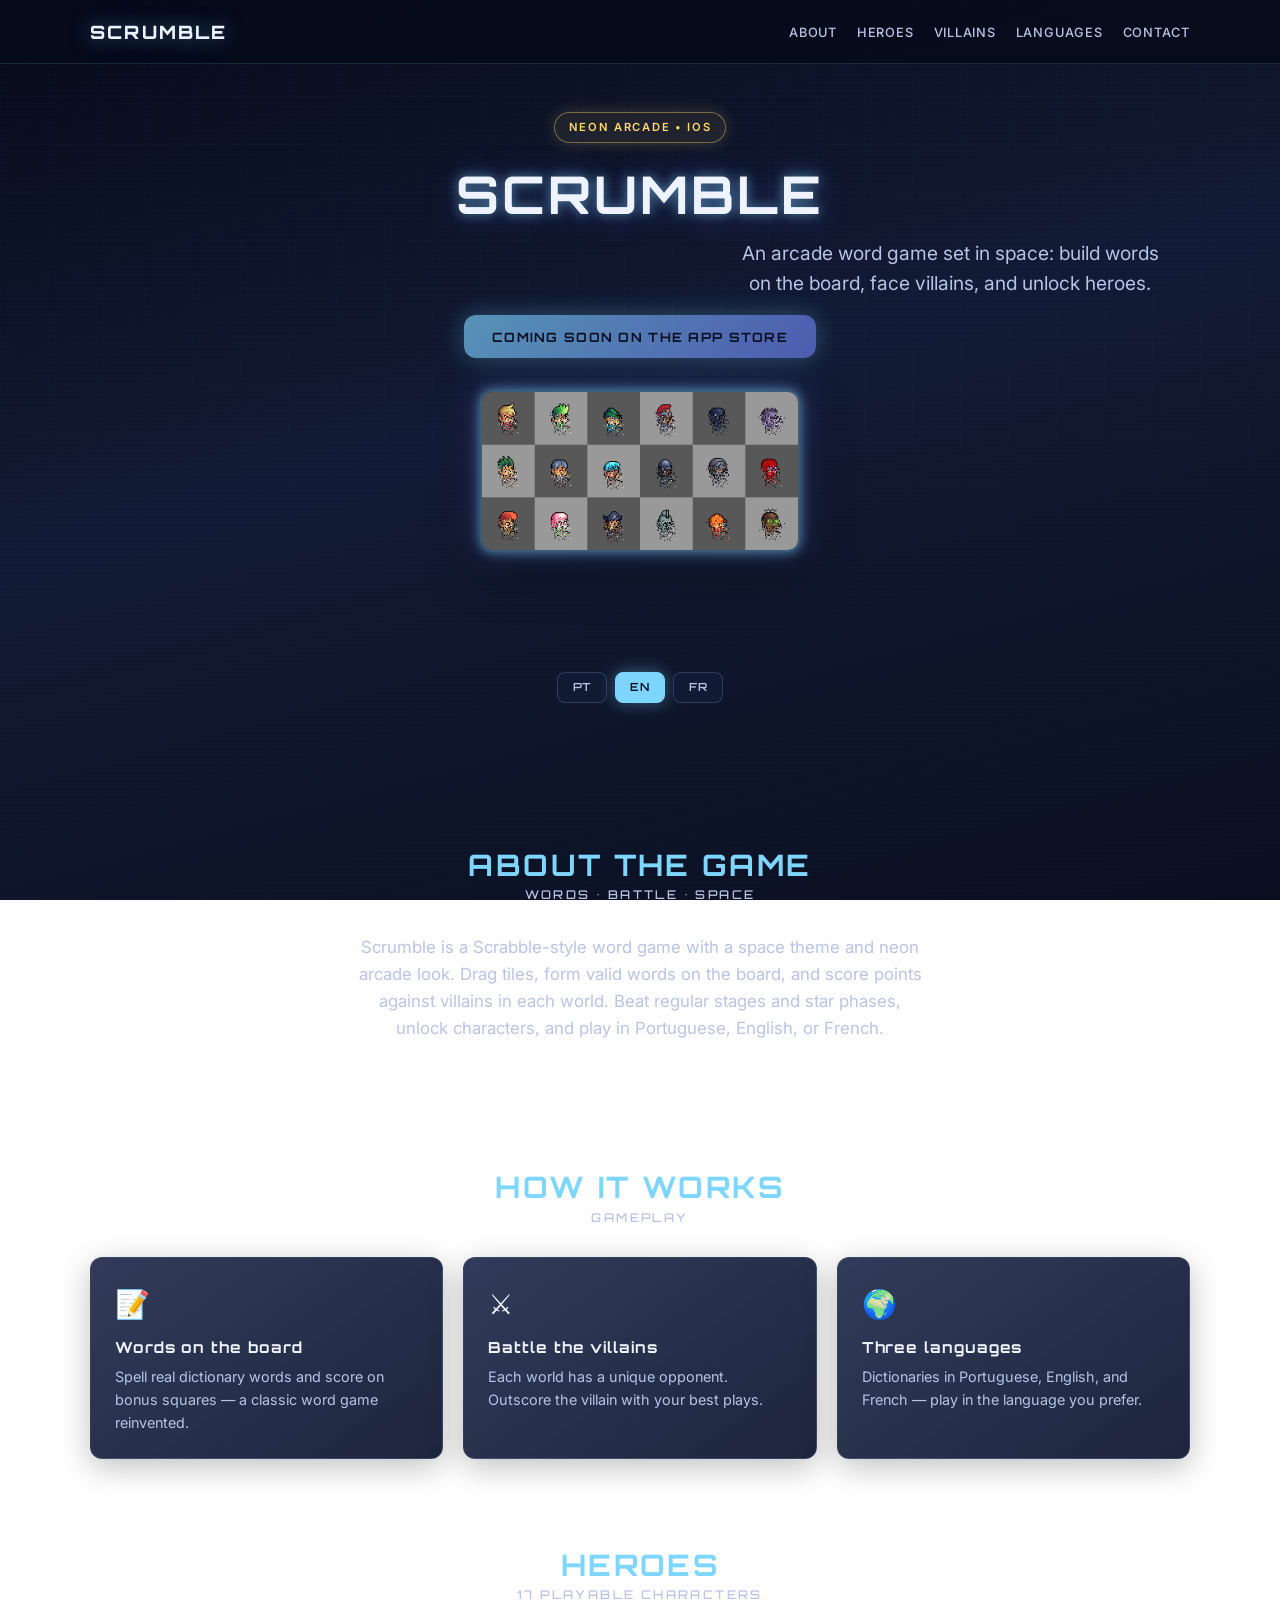
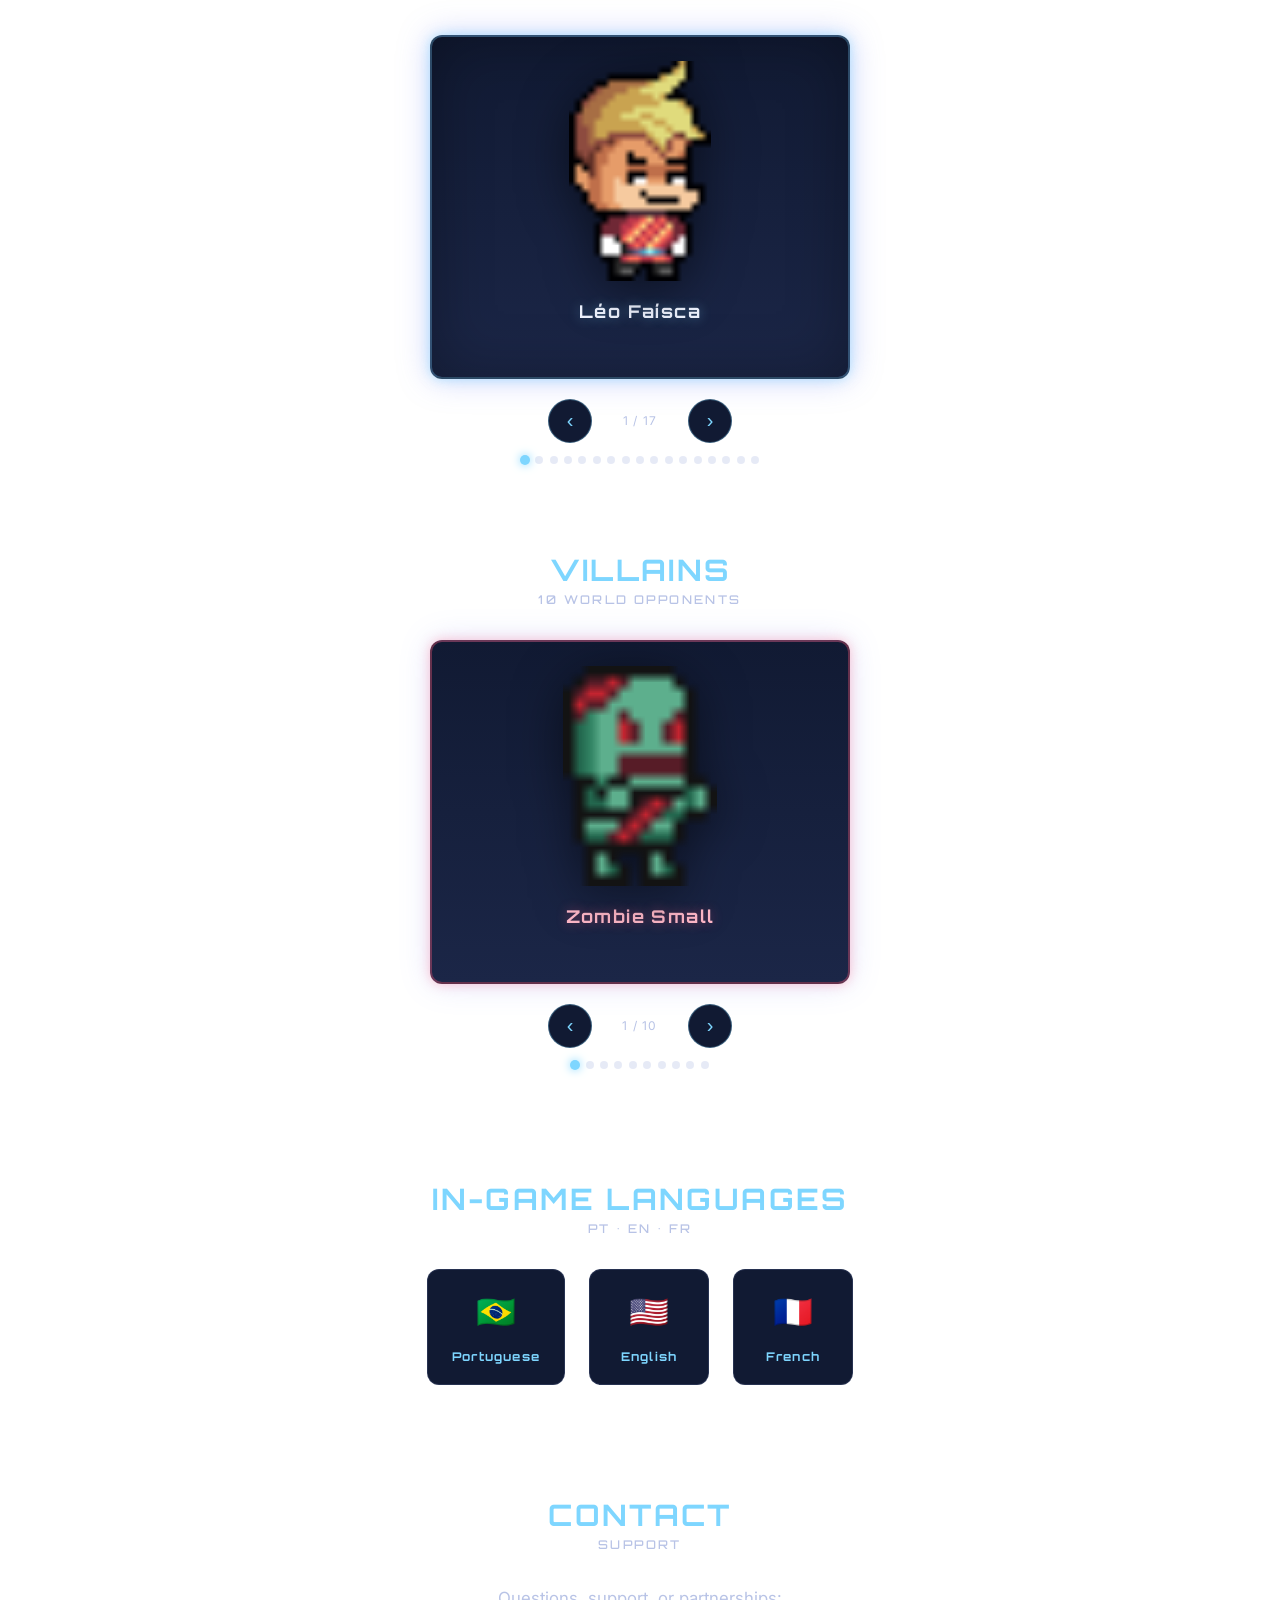
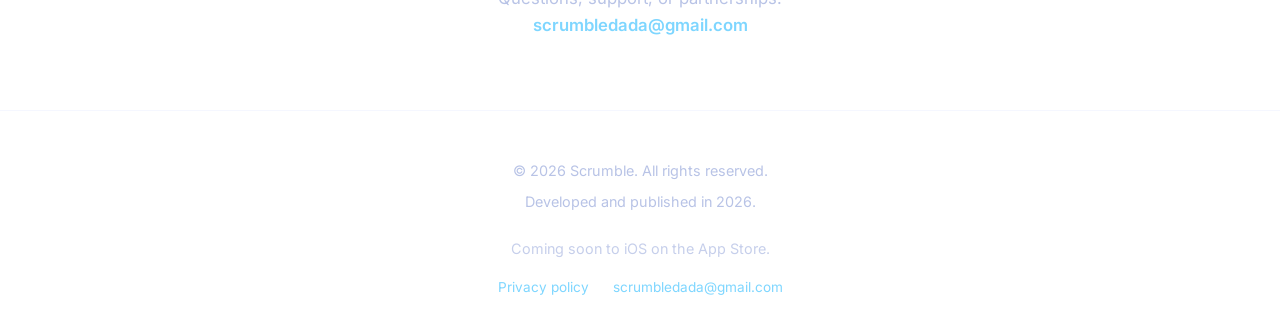
==== index.html @ 98700346 "first commit" ====
<!DOCTYPE html>
<html lang="pt-BR">
<head>
  <meta charset="UTF-8">
  <meta name="viewport" content="width=device-width, initial-scale=1.0">
  <title data-i18n="meta.title">Scrumble — Jogo de palavras arcade</title>
  <meta name="description" content="Scrumble: jogo de palavras no espaço. Forme palavras, vença vilões e desbloqueie heróis em português, inglês e francês.">
  <meta name="author" content="Scrumble">
  <meta name="theme-color" content="#070B1A">
  <meta property="og:type" content="website">
  <meta property="og:title" content="Scrumble — Arcade word game">
  <meta property="og:description" content="Build words in space, defeat villains, unlock heroes. Play in Portuguese, English, or French.">
  <meta property="og:image" content="assets/images/heroes/leo_faisca.png">
  <meta name="apple-mobile-web-app-capable" content="yes">
  <link rel="icon" href="favicon.svg" type="image/svg+xml">
  <link rel="preconnect" href="https://fonts.googleapis.com">
  <link rel="preconnect" href="https://fonts.gstatic.com" crossorigin>
  <link href="https://fonts.googleapis.com/css2?family=Inter:wght@400;500;600&family=Orbitron:wght@600;700;800&display=swap" rel="stylesheet">
  <link rel="stylesheet" href="css/theme.css">
  <script type="application/ld+json">
  {
    "@context": "https://schema.org",
    "@type": "SoftwareApplication",
    "name": "Scrumble",
    "applicationCategory": "GameApplication",
    "operatingSystem": "iOS",
    "description": "Arcade word game set in space with heroes, villains, and multilingual dictionaries.",
    "email": "scrumbledada@gmail.com",
    "datePublished": "2026",
    "inLanguage": ["pt", "en", "fr"]
  }
  </script>
</head>
<body>
  <header class="site-nav">
    <div class="container">
      <a href="#" class="logo">SCRUMBLE</a>
      <nav aria-label="Principal">
        <ul class="nav-links">
          <li><a href="#about" data-i18n="nav.about">Sobre</a></li>
          <li><a href="#heroes" data-i18n="nav.heroes">Heróis</a></li>
          <li><a href="#villains" data-i18n="nav.villains">Vilões</a></li>
          <li><a href="#languages" data-i18n="nav.languages">Idiomas</a></li>
          <li><a href="#contact" data-i18n="nav.contact">Contato</a></li>
        </ul>
      </nav>
    </div>
  </header>

  <main>
    <section class="hero" id="top">
      <div class="container">
        <p class="hero-badge" data-i18n="hero.badge">Neon Arcade • iOS</p>
        <h1 data-i18n="hero.title">Scrumble</h1>
        <p class="hero-tagline" data-i18n="hero.tagline">
          Um jogo de palavras arcade no espaço: monte palavras no tabuleiro, enfrente vilões e desbloqueie heróis.
        </p>
        <button type="button" class="btn btn-primary is-disabled" disabled data-i18n="hero.cta">
          Em breve na App Store
        </button>
        <div class="hero-preview">
          <img src="assets/preview.gif" alt="Scrumble gameplay preview" width="320" height="320">
        </div>
      </div>
    </section>

    <section class="container" aria-label="Idioma do site">
      <div class="lang-switcher">
        <button type="button" class="lang-btn is-active" data-lang="pt" aria-pressed="true">PT</button>
        <button type="button" class="lang-btn" data-lang="en" aria-pressed="false">EN</button>
        <button type="button" class="lang-btn" data-lang="fr" aria-pressed="false">FR</button>
      </div>
    </section>

    <section id="about" class="container">
      <header class="section-header">
        <h2>
          <span data-i18n="about.title">Sobre o jogo</span>
          <span class="section-sub" data-i18n="about.sub">Palavras • Batalha • Espaço</span>
        </h2>
      </header>
      <p class="about-text" data-i18n="about.text">
        Scrumble é um jogo de palavras estilo Scrabble com temática espacial e visual neon arcade.
      </p>
    </section>

    <section id="features" class="container">
      <header class="section-header">
        <h2>
          <span data-i18n="features.title">Como funciona</span>
          <span class="section-sub" data-i18n="features.sub">Gameplay</span>
        </h2>
      </header>
      <div class="features-grid">
        <article class="feature-card">
          <div class="feature-icon" aria-hidden="true">📝</div>
          <h3 data-i18n="features.words.title">Palavras no tabuleiro</h3>
          <p data-i18n="features.words.text">Combine letras em palavras reais do dicionário.</p>
        </article>
        <article class="feature-card">
          <div class="feature-icon" aria-hidden="true">⚔️</div>
          <h3 data-i18n="features.battle.title">Duelo contra vilões</h3>
          <p data-i18n="features.battle.text">Cada mundo traz um oponente diferente.</p>
        </article>
        <article class="feature-card">
          <div class="feature-icon" aria-hidden="true">🌍</div>
          <h3 data-i18n="features.lang.title">Três idiomas</h3>
          <p data-i18n="features.lang.text">Dicionários em português, inglês e francês.</p>
        </article>
      </div>
    </section>

    <section id="heroes" class="carousel-section">
      <div class="container">
        <header class="section-header">
          <h2>
            <span data-i18n="heroes.title">Heróis</span>
            <span class="section-sub" data-i18n="heroes.sub">17 personagens jogáveis</span>
          </h2>
        </header>
        <div
          id="heroes-carousel"
          class="carousel"
          role="region"
          aria-roledescription="carousel"
          aria-label="Heróis do Scrumble"
          tabindex="0"
        >
          <div class="carousel-viewport">
            <div class="carousel-track"></div>
          </div>
          <div class="carousel-controls">
            <button type="button" class="carousel-btn" data-carousel-prev data-i18n-aria="carousel.prev" aria-label="Anterior">‹</button>
            <span class="carousel-counter" aria-live="polite">1 / 17</span>
            <button type="button" class="carousel-btn" data-carousel-next data-i18n-aria="carousel.next" aria-label="Próximo">›</button>
          </div>
          <div class="carousel-dots" role="tablist" aria-label="Slides de heróis"></div>
        </div>
      </div>
    </section>

    <section id="villains" class="carousel-section">
      <div class="container">
        <header class="section-header">
          <h2>
            <span data-i18n="villains.title">Vilões</span>
            <span class="section-sub" data-i18n="villains.sub">10 oponentes por mundo</span>
          </h2>
        </header>
        <div
          id="villains-carousel"
          class="carousel carousel-villain"
          role="region"
          aria-roledescription="carousel"
          aria-label="Vilões do Scrumble"
          tabindex="0"
        >
          <div class="carousel-viewport">
            <div class="carousel-track"></div>
          </div>
          <div class="carousel-controls">
            <button type="button" class="carousel-btn" data-carousel-prev data-i18n-aria="carousel.prev" aria-label="Anterior">‹</button>
            <span class="carousel-counter" aria-live="polite">1 / 10</span>
            <button type="button" class="carousel-btn" data-carousel-next data-i18n-aria="carousel.next" aria-label="Próximo">›</button>
          </div>
          <div class="carousel-dots" role="tablist" aria-label="Slides de vilões"></div>
        </div>
      </div>
    </section>

    <section id="languages" class="container">
      <header class="section-header">
        <h2>
          <span data-i18n="languages.title">Idiomas do jogo</span>
          <span class="section-sub" data-i18n="languages.sub">PT • EN • FR</span>
        </h2>
      </header>
      <div class="lang-flags">
        <div class="lang-flag-item">
          <span aria-hidden="true">🇧🇷</span>
          <strong data-i18n="languages.pt">Português</strong>
        </div>
        <div class="lang-flag-item">
          <span aria-hidden="true">🇺🇸</span>
          <strong data-i18n="languages.en">English</strong>
        </div>
        <div class="lang-flag-item">
          <span aria-hidden="true">🇫🇷</span>
          <strong data-i18n="languages.fr">Français</strong>
        </div>
      </div>
    </section>

    <section id="contact" class="container">
      <header class="section-header">
        <h2>
          <span data-i18n="contact.title">Contato</span>
          <span class="section-sub" data-i18n="contact.sub">Suporte</span>
        </h2>
      </header>
      <p class="about-text">
        <span data-i18n="contact.text">Dúvidas, suporte ou parcerias:</span>
        <br>
        <span class="footer-email">
          <a href="mailto:scrumbledada@gmail.com">scrumbledada@gmail.com</a>
        </span>
      </p>
    </section>
  </main>

  <footer class="site-footer">
    <div class="container">
      <p data-i18n="footer.copyright">© 2026 Scrumble. Todos os direitos reservados.</p>
      <p data-i18n="footer.published">Desenvolvido e publicado em 2026.</p>
      <p class="footer-note" data-i18n="footer.ios">Disponível em breve para iOS na App Store.</p>
      <nav class="footer-links" aria-label="Legal">
        <a href="privacy.html" data-i18n="footer.privacy">Política de privacidade</a>
        <a href="mailto:scrumbledada@gmail.com">scrumbledada@gmail.com</a>
      </nav>
    </div>
  </footer>

  <script src="js/i18n.js"></script>
  <script src="js/carousel.js"></script>
  <script src="js/main.js"></script>
</body>
</html>
---- css/theme.css ----
/* Scrumble — Neon Arcade theme (aligned with SpaceTheme.swift) */

:root {
  --bg-top: #070b1a;
  --bg-bottom: #131c36;
  --surface: #1b2647;
  --surface-soft: #111a33;
  --accent: #7ed6ff;
  --accent-strong: #6e7ff2;
  --accent-pink: #ff5a7a;
  --text-primary: #eef3ff;
  --text-secondary: #b8c3e6;
  --star: #ffd76a;
  --success: #8ce7b5;
  --neon-glow: 0 0 12px rgba(126, 214, 255, 0.55), 0 0 32px rgba(110, 127, 242, 0.35);
  --font-display: "Orbitron", system-ui, sans-serif;
  --font-body: "Inter", system-ui, sans-serif;
  --nav-height: 4rem;
  --radius: 12px;
  --max-width: 1100px;
}

*,
*::before,
*::after {
  box-sizing: border-box;
}

html {
  scroll-behavior: smooth;
}

@media (prefers-reduced-motion: reduce) {
  html {
    scroll-behavior: auto;
  }

  *,
  *::before,
  *::after {
    animation-duration: 0.01ms !important;
    animation-iteration-count: 1 !important;
    transition-duration: 0.01ms !important;
  }
}

body {
  margin: 0;
  min-height: 100vh;
  font-family: var(--font-body);
  font-size: 1rem;
  line-height: 1.6;
  color: var(--text-primary);
  background: linear-gradient(165deg, var(--bg-top) 0%, var(--bg-bottom) 45%, #0a1020 100%);
  background-attachment: fixed;
}

body::before {
  content: "";
  position: fixed;
  inset: 0;
  pointer-events: none;
  z-index: 0;
  background-image:
    linear-gradient(rgba(126, 214, 255, 0.03) 1px, transparent 1px),
    linear-gradient(90deg, rgba(126, 214, 255, 0.03) 1px, transparent 1px);
  background-size: 48px 48px;
  mask-image: linear-gradient(to bottom, black 0%, transparent 85%);
}

body::after {
  content: "";
  position: fixed;
  inset: 0;
  pointer-events: none;
  z-index: 0;
  opacity: 0.04;
  background: repeating-linear-gradient(
    0deg,
    transparent,
    transparent 2px,
    rgba(0, 0, 0, 0.4) 2px,
    rgba(0, 0, 0, 0.4) 4px
  );
}

img {
  max-width: 100%;
  height: auto;
  display: block;
}

a {
  color: var(--accent);
  text-decoration: none;
}

a:hover {
  text-decoration: underline;
}

h1,
h2,
h3 {
  font-family: var(--font-display);
  font-weight: 700;
  line-height: 1.2;
  margin: 0 0 0.75rem;
}

h1 {
  font-size: clamp(2rem, 6vw, 3.25rem);
  letter-spacing: 0.06em;
  text-transform: uppercase;
  text-shadow: var(--neon-glow);
}

h2 {
  font-size: clamp(1.35rem, 4vw, 1.85rem);
  letter-spacing: 0.08em;
  text-transform: uppercase;
  color: var(--accent);
}

h2 .section-sub {
  display: block;
  font-size: 0.75rem;
  font-weight: 500;
  letter-spacing: 0.2em;
  color: var(--text-secondary);
  margin-top: 0.35rem;
  text-transform: uppercase;
}

p {
  margin: 0 0 1rem;
  color: var(--text-secondary);
}

.container {
  width: min(100% - 2rem, var(--max-width));
  margin-inline: auto;
  position: relative;
  z-index: 1;
}

/* ——— Nav ——— */
.site-nav {
  position: fixed;
  top: 0;
  left: 0;
  right: 0;
  z-index: 100;
  height: var(--nav-height);
  display: flex;
  align-items: center;
  background: rgba(7, 11, 26, 0.85);
  backdrop-filter: blur(12px);
  border-bottom: 1px solid rgba(126, 214, 255, 0.15);
}

.site-nav .container {
  display: flex;
  align-items: center;
  justify-content: space-between;
  gap: 1rem;
}

.logo {
  font-family: var(--font-display);
  font-size: 1.15rem;
  font-weight: 800;
  letter-spacing: 0.12em;
  color: var(--text-primary);
  text-decoration: none;
  text-shadow: 0 0 20px rgba(126, 214, 255, 0.5);
}

.logo:hover {
  text-decoration: none;
  color: var(--accent);
}

.nav-links {
  display: flex;
  flex-wrap: wrap;
  gap: 0.5rem 1.25rem;
  list-style: none;
  margin: 0;
  padding: 0;
}

.nav-links a {
  font-size: 0.8rem;
  font-weight: 500;
  letter-spacing: 0.06em;
  text-transform: uppercase;
  color: var(--text-secondary);
  text-decoration: none;
}

.nav-links a:hover {
  color: var(--accent);
  text-decoration: none;
}

@media (max-width: 640px) {
  .nav-links {
    display: none;
  }
}

/* ——— Hero ——— */
.hero {
  padding: calc(var(--nav-height) + 3rem) 0 4rem;
  text-align: center;
}

.hero-badge {
  display: inline-block;
  padding: 0.35rem 0.85rem;
  margin-bottom: 1.25rem;
  font-size: 0.7rem;
  font-weight: 600;
  letter-spacing: 0.15em;
  text-transform: uppercase;
  color: var(--star);
  border: 1px solid rgba(255, 215, 106, 0.4);
  border-radius: 999px;
  background: rgba(255, 215, 106, 0.08);
  box-shadow: 0 0 16px rgba(255, 215, 106, 0.2);
}

.hero-tagline {
  font-size: clamp(1rem, 2.5vw, 1.2rem);
  max-width: 36ch;
  margin-inline: auto 1.5rem;
}

.hero-preview {
  margin: 2rem auto 0;
  max-width: 320px;
  border-radius: var(--radius);
  border: 2px solid rgba(126, 214, 255, 0.35);
  box-shadow: var(--neon-glow), 0 16px 48px rgba(0, 0, 0, 0.5);
  overflow: hidden;
}

.hero-preview img {
  width: 100%;
}

/* ——— Buttons ——— */
.btn {
  display: inline-flex;
  align-items: center;
  justify-content: center;
  gap: 0.5rem;
  padding: 0.85rem 1.75rem;
  font-family: var(--font-display);
  font-size: 0.8rem;
  font-weight: 700;
  letter-spacing: 0.1em;
  text-transform: uppercase;
  border: none;
  border-radius: var(--radius);
  cursor: pointer;
  text-decoration: none;
  transition: transform 0.2s, box-shadow 0.2s;
}

.btn-primary {
  color: var(--bg-top);
  background: linear-gradient(135deg, var(--accent) 0%, var(--accent-strong) 100%);
  box-shadow: 0 0 24px rgba(126, 214, 255, 0.45);
}

.btn-primary:hover:not(:disabled) {
  transform: translateY(-2px);
  box-shadow: 0 0 32px rgba(126, 214, 255, 0.65);
  text-decoration: none;
}

.btn-primary:disabled,
.btn-primary.is-disabled {
  opacity: 0.65;
  cursor: not-allowed;
  transform: none;
}

.btn-ghost {
  color: var(--accent);
  background: transparent;
  border: 1px solid rgba(126, 214, 255, 0.4);
}

.btn-ghost:hover {
  background: rgba(126, 214, 255, 0.1);
  text-decoration: none;
}

/* ——— Lang switcher ——— */
.lang-switcher {
  display: flex;
  justify-content: center;
  gap: 0.5rem;
  margin-bottom: 2rem;
}

.lang-btn {
  padding: 0.45rem 0.9rem;
  font-family: var(--font-display);
  font-size: 0.7rem;
  font-weight: 600;
  letter-spacing: 0.08em;
  color: var(--text-secondary);
  background: var(--surface-soft);
  border: 1px solid rgba(170, 184, 255, 0.2);
  border-radius: 8px;
  cursor: pointer;
  transition: color 0.2s, border-color 0.2s, box-shadow 0.2s;
}

.lang-btn:hover {
  color: var(--accent);
  border-color: rgba(126, 214, 255, 0.5);
}

.lang-btn.is-active {
  color: var(--bg-top);
  background: var(--accent);
  border-color: var(--accent);
  box-shadow: 0 0 16px rgba(126, 214, 255, 0.4);
}

/* ——— Sections ——— */
section {
  padding: 3.5rem 0;
}

.section-header {
  text-align: center;
  margin-bottom: 2rem;
}

.about-text {
  max-width: 52ch;
  margin-inline: auto;
  text-align: center;
  font-size: 1.05rem;
}

/* ——— Feature cards ——— */
.features-grid {
  display: grid;
  grid-template-columns: repeat(auto-fit, minmax(260px, 1fr));
  gap: 1.25rem;
}

.feature-card {
  padding: 1.5rem;
  background: linear-gradient(145deg, rgba(27, 38, 71, 0.9), rgba(17, 26, 51, 0.95));
  border: 1px solid rgba(170, 184, 255, 0.15);
  border-radius: var(--radius);
  box-shadow: 0 8px 32px rgba(0, 0, 0, 0.25);
  transition: border-color 0.2s, box-shadow 0.2s;
}

.feature-card:hover {
  border-color: rgba(126, 214, 255, 0.35);
  box-shadow: 0 0 24px rgba(110, 127, 242, 0.2);
}

.feature-icon {
  font-size: 1.75rem;
  margin-bottom: 0.75rem;
}

.feature-card h3 {
  font-size: 0.95rem;
  letter-spacing: 0.06em;
  color: var(--text-primary);
  margin-bottom: 0.5rem;
}

.feature-card p {
  font-size: 0.9rem;
  margin: 0;
}

/* ——— Carousel ——— */
.carousel-section {
  padding: 2rem 0 3.5rem;
}

.carousel {
  position: relative;
  max-width: 420px;
  margin-inline: auto;
}

.carousel-viewport {
  overflow: hidden;
  border-radius: var(--radius);
  border: 2px solid rgba(126, 214, 255, 0.25);
  background: linear-gradient(180deg, var(--surface-soft) 0%, var(--surface) 100%);
  box-shadow: var(--neon-glow), inset 0 0 60px rgba(0, 0, 0, 0.3);
}

.carousel-track {
  display: flex;
  transition: transform 0.45s cubic-bezier(0.25, 0.8, 0.25, 1);
}

.carousel-slide {
  flex: 0 0 100%;
  display: flex;
  flex-direction: column;
  align-items: center;
  padding: 1.5rem 1rem 1.25rem;
  min-height: 340px;
}

.carousel-slide img {
  width: min(220px, 70vw);
  height: 220px;
  object-fit: contain;
  filter: drop-shadow(0 8px 24px rgba(0, 0, 0, 0.5));
}

.carousel-name {
  margin-top: 1rem;
  font-family: var(--font-display);
  font-size: 1.1rem;
  font-weight: 700;
  letter-spacing: 0.08em;
  text-align: center;
  color: var(--text-primary);
  text-shadow: 0 0 12px rgba(126, 214, 255, 0.4);
}

.carousel-villain .carousel-viewport {
  border-color: rgba(255, 90, 122, 0.35);
  box-shadow: 0 0 12px rgba(255, 90, 122, 0.35), 0 0 32px rgba(110, 127, 242, 0.2);
}

.carousel-villain .carousel-name {
  color: #ffb8c8;
  text-shadow: 0 0 12px rgba(255, 90, 122, 0.45);
}

.carousel-controls {
  display: flex;
  align-items: center;
  justify-content: center;
  gap: 1rem;
  margin-top: 1.25rem;
}

.carousel-btn {
  width: 44px;
  height: 44px;
  display: flex;
  align-items: center;
  justify-content: center;
  font-size: 1.25rem;
  color: var(--accent);
  background: var(--surface-soft);
  border: 1px solid rgba(126, 214, 255, 0.35);
  border-radius: 50%;
  cursor: pointer;
  transition: background 0.2s, box-shadow 0.2s;
}

.carousel-btn:hover {
  background: rgba(126, 214, 255, 0.15);
  box-shadow: 0 0 16px rgba(126, 214, 255, 0.35);
}

.carousel-btn:focus-visible {
  outline: 2px solid var(--accent);
  outline-offset: 2px;
}

.carousel-dots {
  display: flex;
  flex-wrap: wrap;
  justify-content: center;
  gap: 0.4rem;
  margin-top: 0.85rem;
  max-width: 280px;
  margin-inline: auto;
}

.carousel-dot {
  width: 8px;
  height: 8px;
  padding: 0;
  border: none;
  border-radius: 50%;
  background: rgba(184, 195, 230, 0.35);
  cursor: pointer;
  transition: background 0.2s, transform 0.2s;
}

.carousel-dot.is-active {
  background: var(--accent);
  transform: scale(1.25);
  box-shadow: 0 0 8px var(--accent);
}

.carousel-counter {
  font-size: 0.75rem;
  letter-spacing: 0.1em;
  color: var(--text-secondary);
  min-width: 4rem;
  text-align: center;
}

/* ——— Languages section ——— */
.lang-flags {
  display: flex;
  justify-content: center;
  gap: 1.5rem;
  flex-wrap: wrap;
}

.lang-flag-item {
  text-align: center;
  padding: 1rem 1.5rem;
  background: var(--surface-soft);
  border: 1px solid rgba(170, 184, 255, 0.15);
  border-radius: var(--radius);
  min-width: 120px;
}

.lang-flag-item span {
  display: block;
  font-size: 2rem;
  margin-bottom: 0.35rem;
}

.lang-flag-item strong {
  font-family: var(--font-display);
  font-size: 0.75rem;
  letter-spacing: 0.1em;
  color: var(--accent);
}

/* ——— Footer ——— */
.site-footer {
  padding: 3rem 0 2rem;
  border-top: 1px solid rgba(170, 184, 255, 0.12);
  text-align: center;
}

.site-footer p {
  font-size: 0.9rem;
  margin-bottom: 0.5rem;
}

.footer-email a {
  font-weight: 600;
  color: var(--accent);
}

.footer-links {
  display: flex;
  justify-content: center;
  gap: 1.5rem;
  flex-wrap: wrap;
  margin-top: 1rem;
}

.footer-links a {
  font-size: 0.85rem;
}

.footer-note {
  font-size: 0.8rem;
  opacity: 0.8;
  margin-top: 1.5rem;
}

/* ——— Privacy page ——— */
.privacy-page {
  padding: calc(var(--nav-height) + 2rem) 0 4rem;
}

.privacy-page h1 {
  font-size: 1.75rem;
  margin-bottom: 0.5rem;
}

.privacy-page h2 {
  font-size: 1.1rem;
  margin-top: 2rem;
  margin-bottom: 0.75rem;
  color: var(--text-primary);
}

.privacy-page ul {
  color: var(--text-secondary);
  padding-left: 1.25rem;
}

.privacy-page li {
  margin-bottom: 0.5rem;
}

.privacy-summary {
  display: grid;
  gap: 1rem;
  margin: 2rem 0;
}

.privacy-summary article {
  padding: 1rem 1.25rem;
  background: var(--surface-soft);
  border-radius: var(--radius);
  border-left: 3px solid var(--accent);
}

.privacy-summary h3 {
  font-family: var(--font-display);
  font-size: 0.8rem;
  letter-spacing: 0.1em;
  margin: 0 0 0.5rem;
  color: var(--accent);
}

.privacy-summary p {
  margin: 0;
  font-size: 0.9rem;
}

.sr-only {
  position: absolute;
  width: 1px;
  height: 1px;
  padding: 0;
  margin: -1px;
  overflow: hidden;
  clip: rect(0, 0, 0, 0);
  white-space: nowrap;
  border: 0;
}
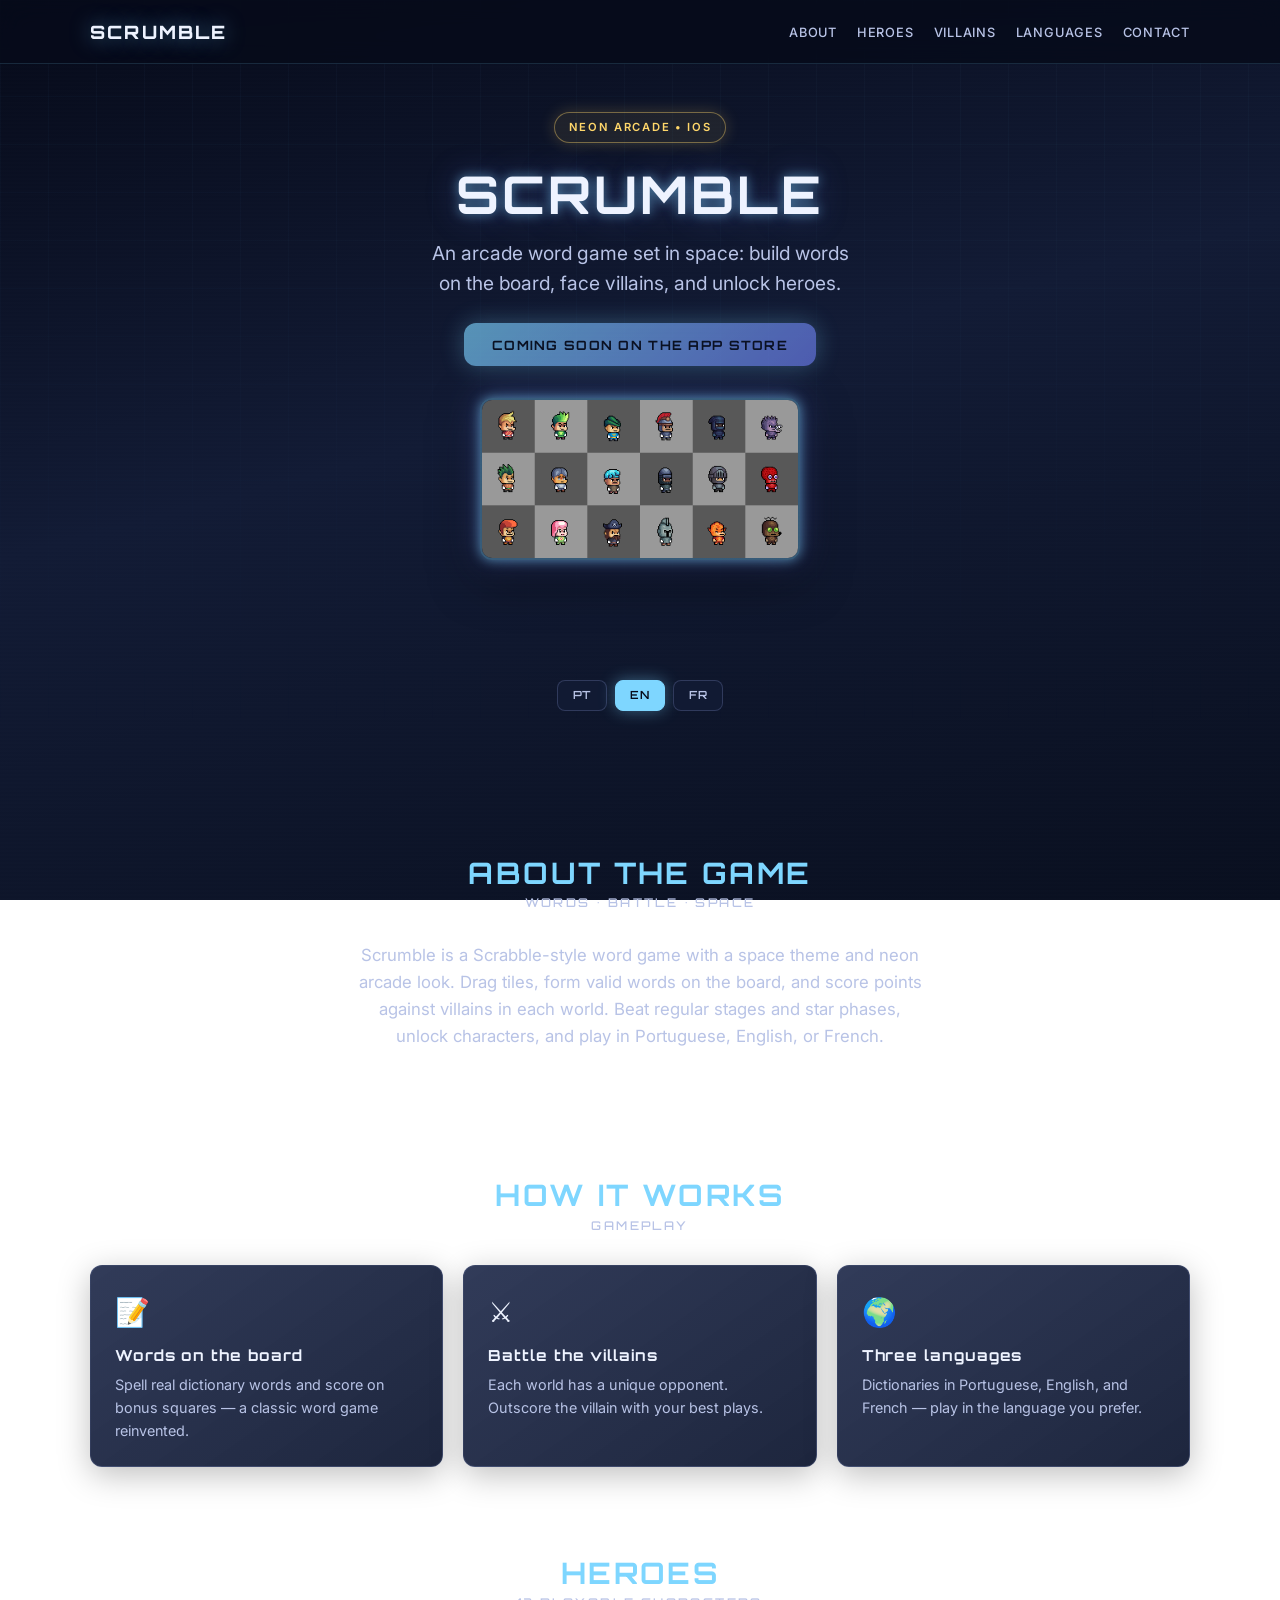
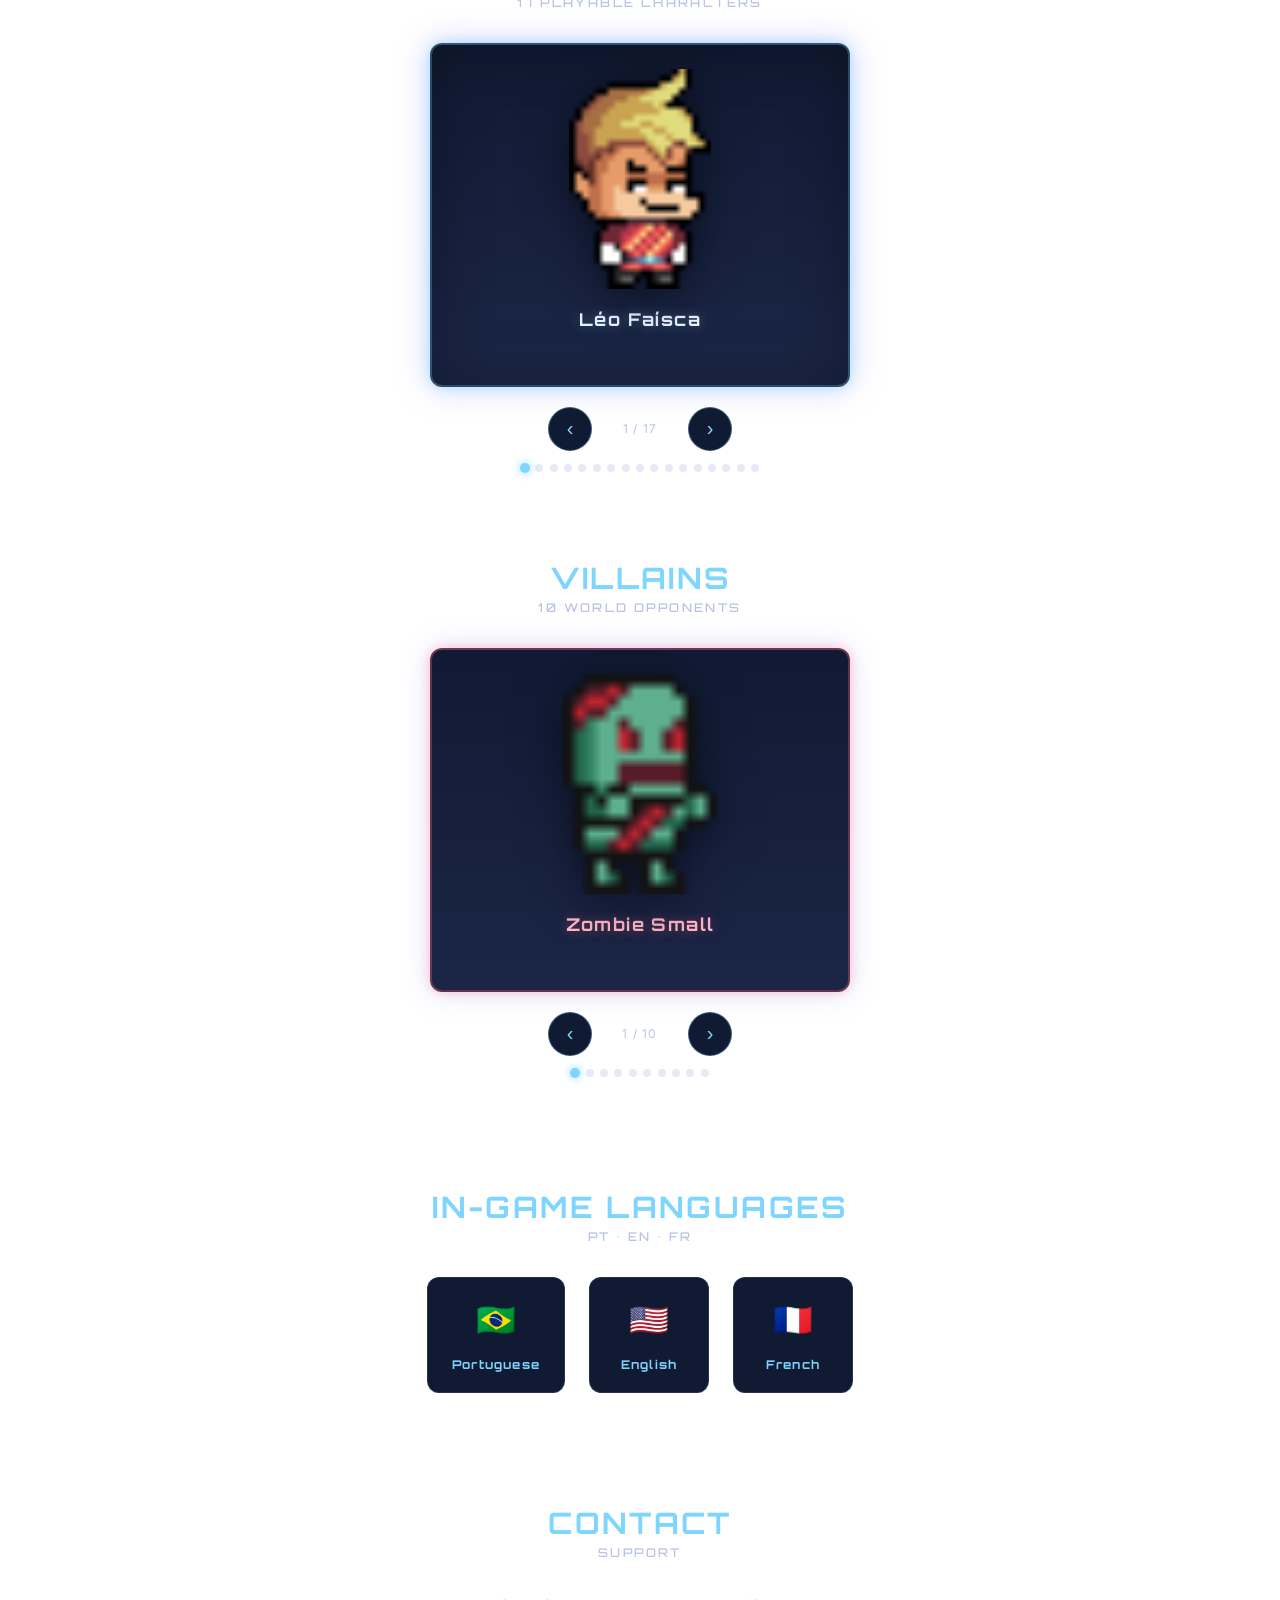
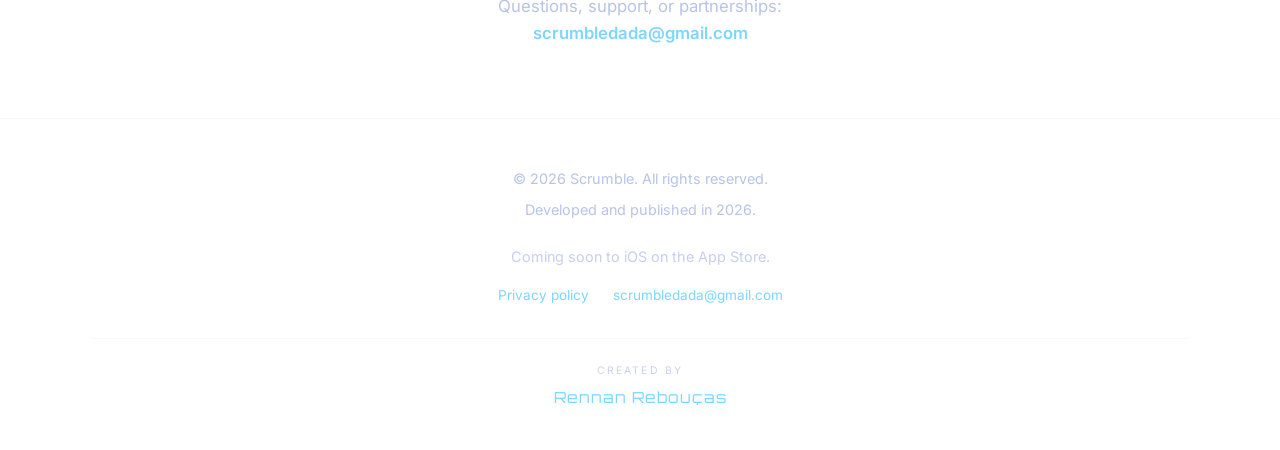
==== commit 42e8087b: "change html" ====
--- a/index.html
+++ b/index.html
@@ -217,6 +217,10 @@
         <a href="privacy.html" data-i18n="footer.privacy">Política de privacidade</a>
         <a href="mailto:scrumbledada@gmail.com">scrumbledada@gmail.com</a>
       </nav>
+      <p class="footer-credits">
+        <span class="footer-credits-label" data-i18n="footer.credits.label">Criado por</span>
+        <span class="footer-credits-name">Rennan Rebouças</span>
+      </p>
     </div>
   </footer>
 
--- a/css/theme.css
+++ b/css/theme.css
@@ -216,6 +216,12 @@
   text-align: center;
 }
 
+.hero .container {
+  display: flex;
+  flex-direction: column;
+  align-items: center;
+}
+
 .hero-badge {
   display: inline-block;
   padding: 0.35rem 0.85rem;
@@ -234,7 +240,8 @@
 .hero-tagline {
   font-size: clamp(1rem, 2.5vw, 1.2rem);
   max-width: 36ch;
-  margin-inline: auto 1.5rem;
+  margin-inline: auto;
+  margin-bottom: 1.5rem;
 }
 
 .hero-preview {
@@ -580,6 +587,31 @@
   font-size: 0.8rem;
   opacity: 0.8;
   margin-top: 1.5rem;
+}
+
+.footer-credits {
+  margin-top: 2rem;
+  padding-top: 1.5rem;
+  border-top: 1px solid rgba(170, 184, 255, 0.1);
+  font-size: 0.85rem;
+  letter-spacing: 0.06em;
+}
+
+.footer-credits-label {
+  display: block;
+  font-size: 0.65rem;
+  text-transform: uppercase;
+  letter-spacing: 0.2em;
+  color: var(--text-secondary);
+  opacity: 0.75;
+  margin-bottom: 0.35rem;
+}
+
+.footer-credits-name {
+  font-family: var(--font-display);
+  font-size: 0.95rem;
+  color: var(--accent);
+  text-shadow: 0 0 12px rgba(126, 214, 255, 0.35);
 }
 
 /* ——— Privacy page ——— */
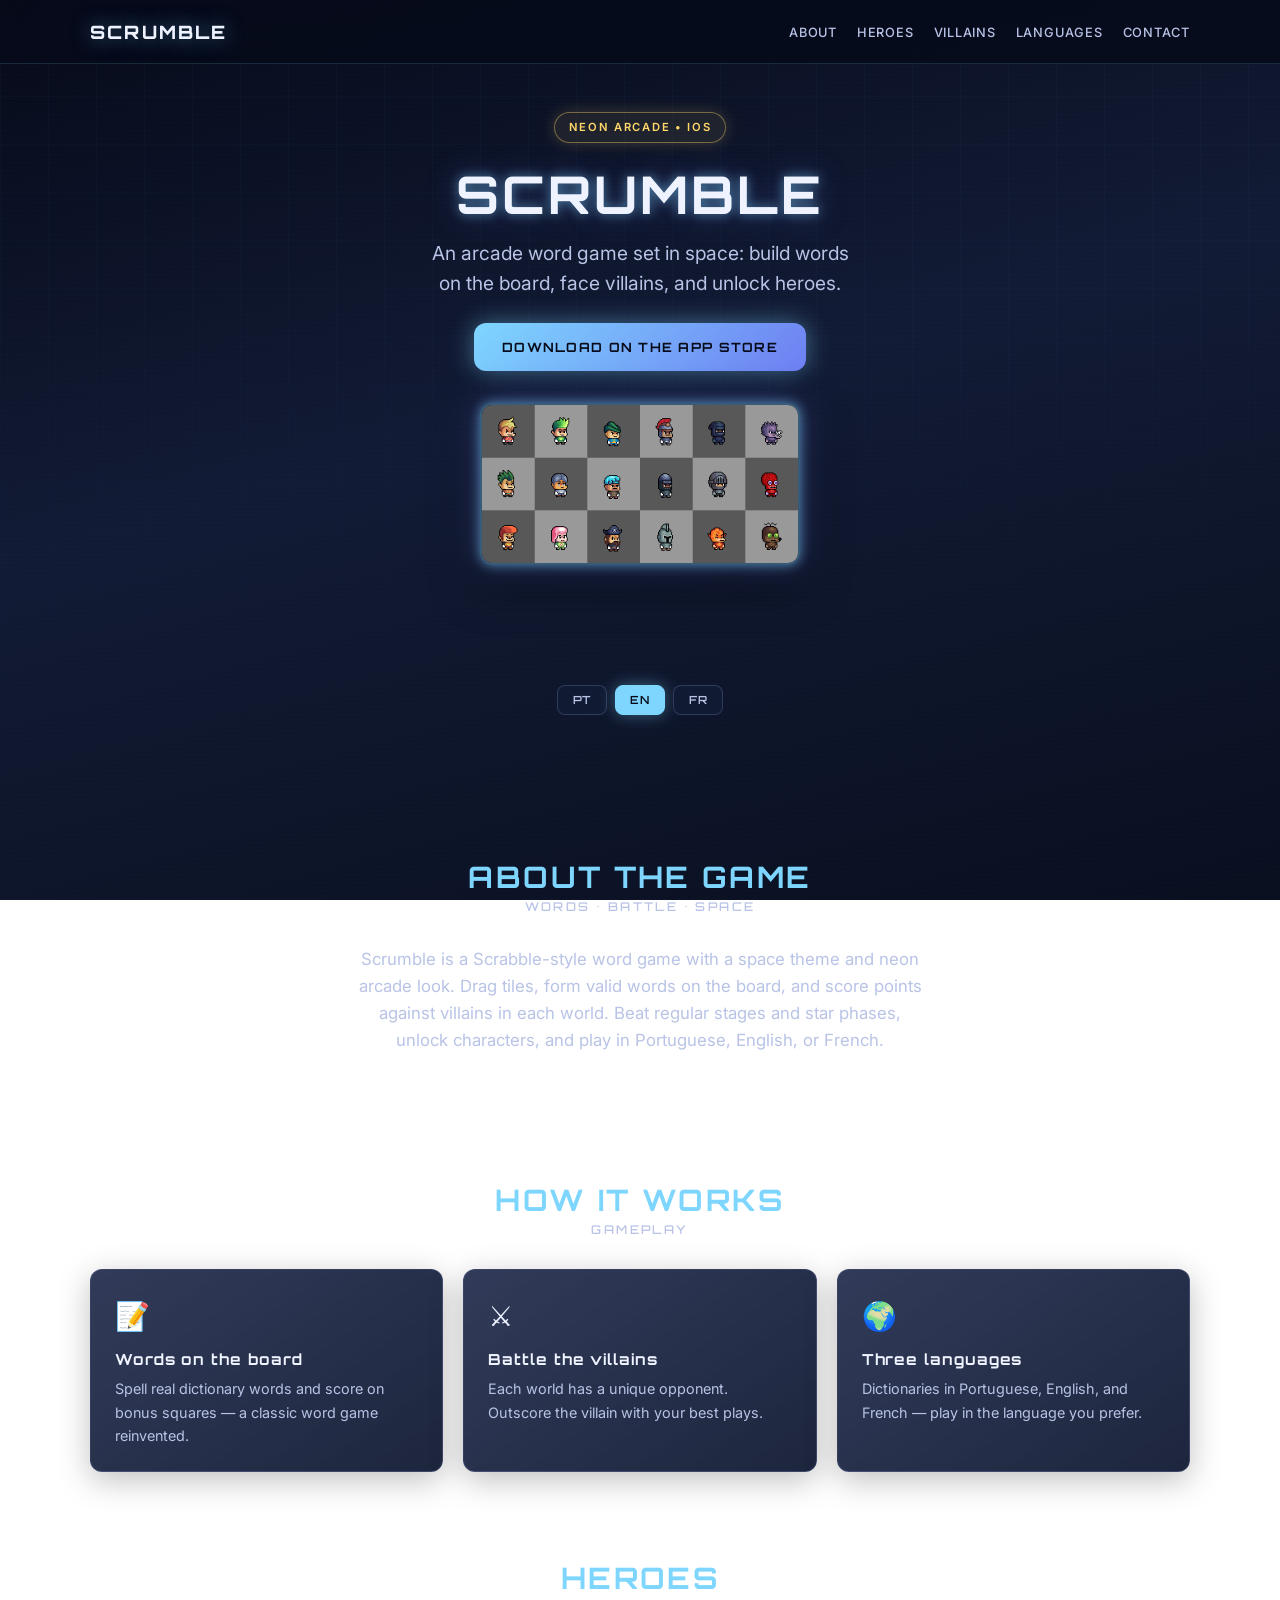
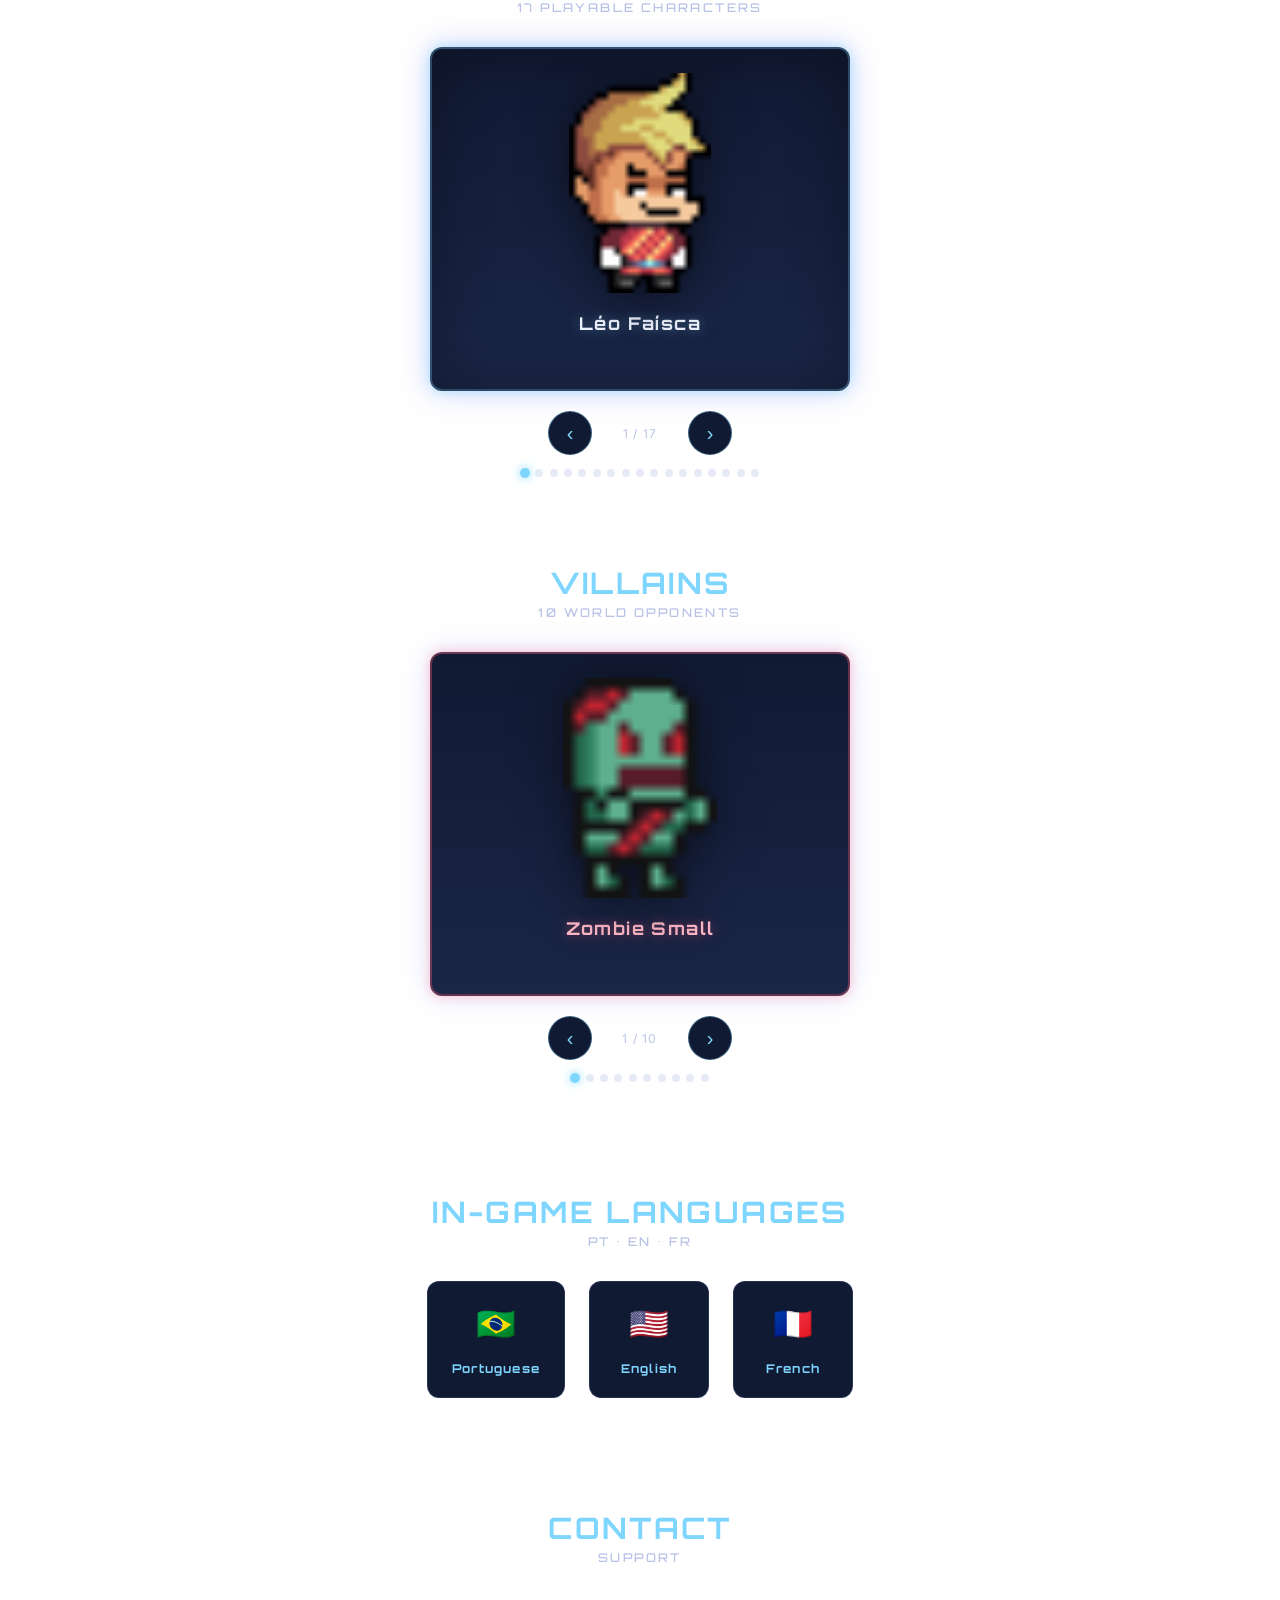
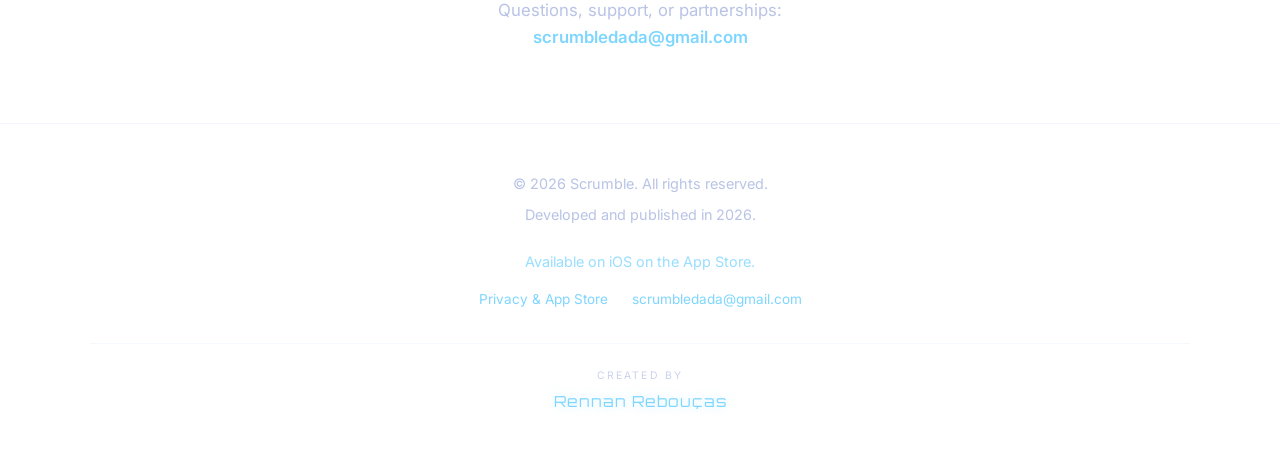
==== commit 396fd10c: "update store" ====
--- a/index.html
+++ b/index.html
@@ -26,8 +26,8 @@
     "operatingSystem": "iOS",
     "description": "Arcade word game set in space with heroes, villains, and multilingual dictionaries.",
     "email": "scrumbledada@gmail.com",
-    "datePublished": "2026",
-    "inLanguage": ["pt", "en", "fr"]
+    "downloadUrl": "https://apps.apple.com/br/app/scrumble/id6771381307",
+    "url": "https://apps.apple.com/br/app/scrumble/id6771381307",
   }
   </script>
 </head>
@@ -55,9 +55,15 @@
         <p class="hero-tagline" data-i18n="hero.tagline">
           Um jogo de palavras arcade no espaço: monte palavras no tabuleiro, enfrente vilões e desbloqueie heróis.
         </p>
-        <button type="button" class="btn btn-primary is-disabled" disabled data-i18n="hero.cta">
-          Em breve na App Store
-        </button>
+        <a
+          href="https://apps.apple.com/br/app/scrumble/id6771381307"
+          class="btn btn-primary"
+          target="_blank"
+          rel="noopener noreferrer"
+          data-i18n="hero.cta"
+        >
+          Baixar na App Store
+        </a>
         <div class="hero-preview">
           <img src="assets/preview.gif" alt="Scrumble gameplay preview" width="320" height="320">
         </div>
@@ -212,7 +218,14 @@
     <div class="container">
       <p data-i18n="footer.copyright">© 2026 Scrumble. Todos os direitos reservados.</p>
       <p data-i18n="footer.published">Desenvolvido e publicado em 2026.</p>
-      <p class="footer-note" data-i18n="footer.ios">Disponível em breve para iOS na App Store.</p>
+      <p class="footer-note">
+        <a
+          href="https://apps.apple.com/br/app/scrumble/id6771381307"
+          target="_blank"
+          rel="noopener noreferrer"
+          data-i18n="footer.ios"
+        >Disponível para iOS na App Store.</a>
+      </p>
       <nav class="footer-links" aria-label="Legal">
         <a href="privacy.html" data-i18n="footer.privacy">Política de privacidade</a>
         <a href="mailto:scrumbledada@gmail.com">scrumbledada@gmail.com</a>
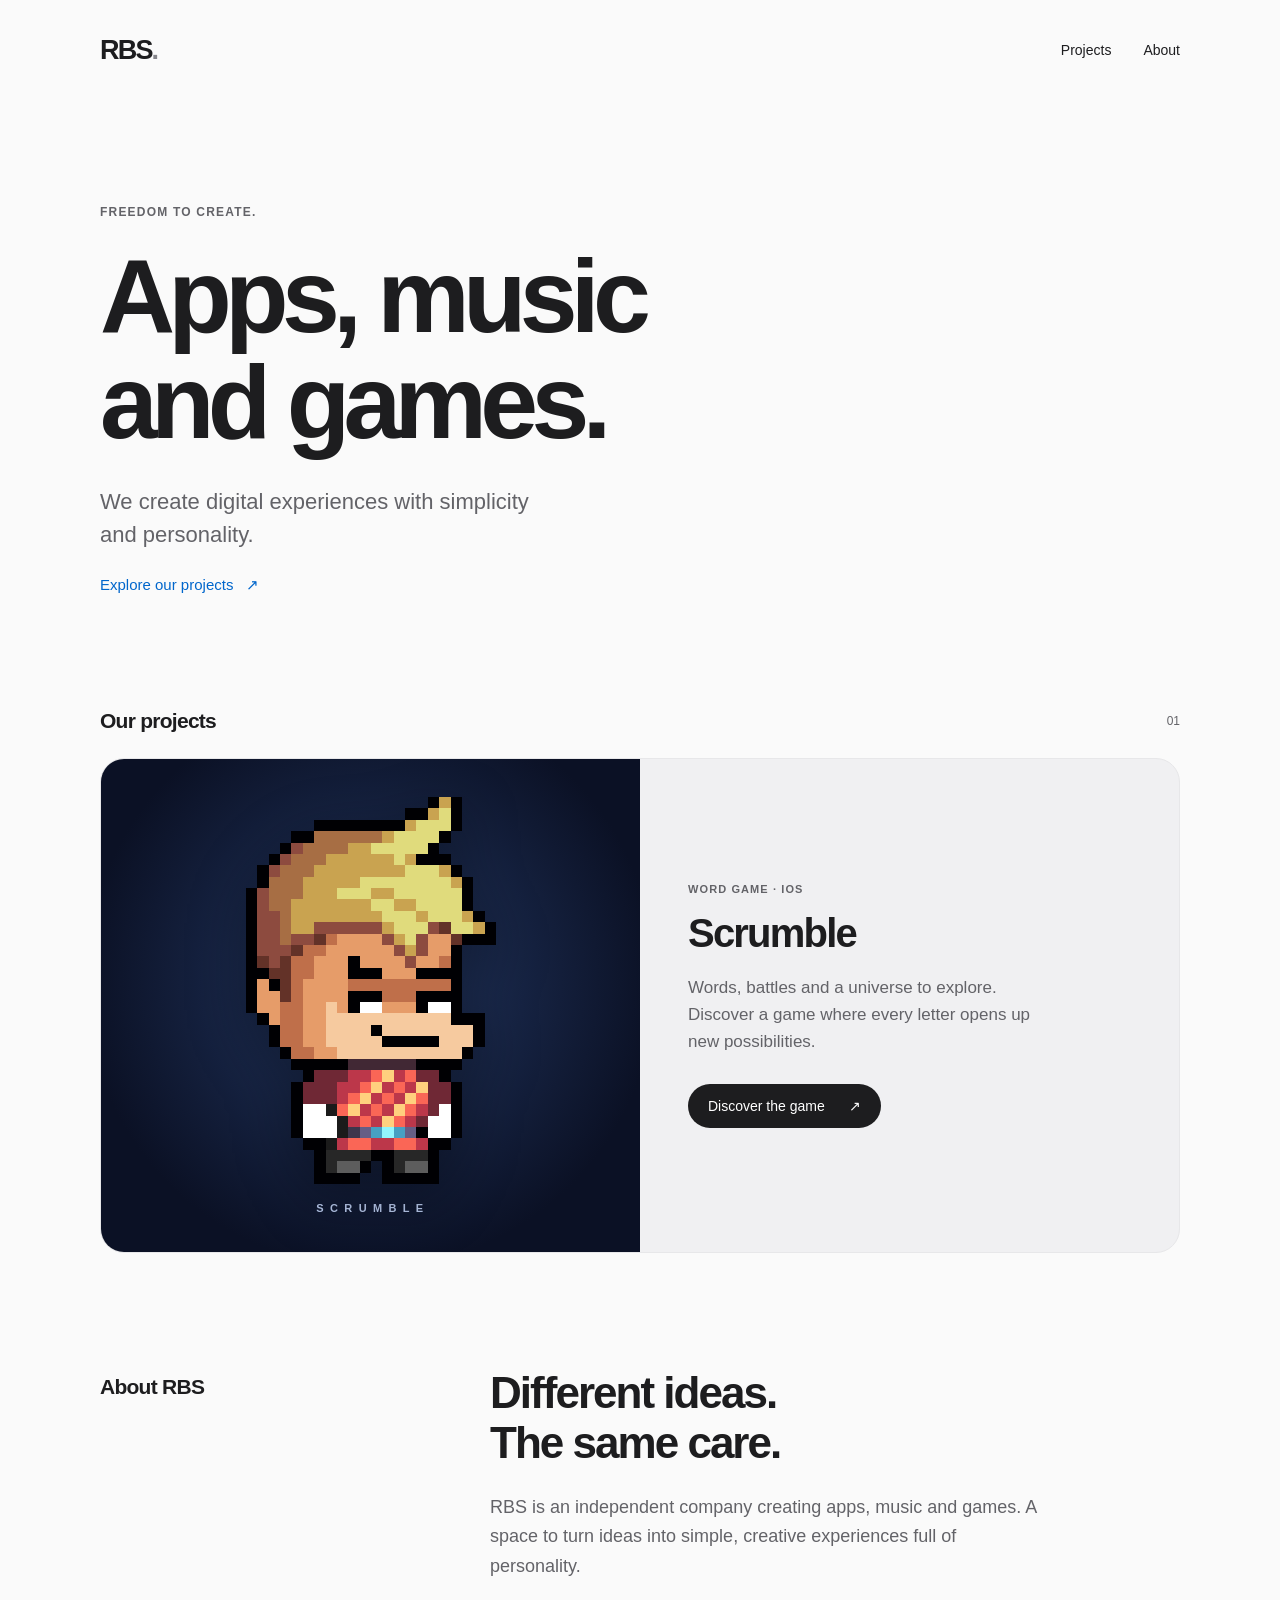
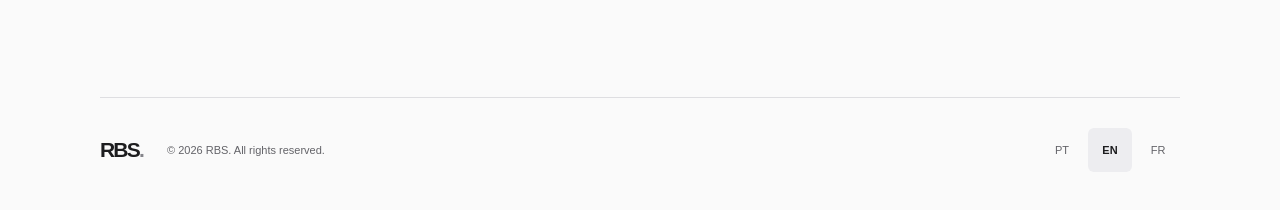
==== commit 43f26ce5: "adding rbs company" ====
--- a/index.html
+++ b/index.html
@@ -2,243 +2,58 @@
 <html lang="pt-BR">
 <head>
   <meta charset="UTF-8">
-  <meta name="viewport" content="width=device-width, initial-scale=1.0">
-  <title data-i18n="meta.title">Scrumble — Jogo de palavras arcade</title>
-  <meta name="description" content="Scrumble: jogo de palavras no espaço. Forme palavras, vença vilões e desbloqueie heróis em português, inglês e francês.">
-  <meta name="author" content="Scrumble">
-  <meta name="theme-color" content="#070B1A">
+  <meta name="viewport" content="width=device-width, initial-scale=1">
+  <title>RBS — Apps, música e jogos</title>
+  <meta name="description" content="Criamos experiências digitais com simplicidade e personalidade. Conheça os projetos da RBS.">
+  <meta name="author" content="RBS">
+  <meta name="theme-color" content="#fafafa">
   <meta property="og:type" content="website">
-  <meta property="og:title" content="Scrumble — Arcade word game">
-  <meta property="og:description" content="Build words in space, defeat villains, unlock heroes. Play in Portuguese, English, or French.">
-  <meta property="og:image" content="assets/images/heroes/leo_faisca.png">
-  <meta name="apple-mobile-web-app-capable" content="yes">
+  <meta property="og:title" content="RBS — Apps, música e jogos">
+  <meta property="og:description" content="Criamos experiências digitais com simplicidade e personalidade. Conheça os projetos da RBS.">
   <link rel="icon" href="favicon.svg" type="image/svg+xml">
-  <link rel="preconnect" href="https://fonts.googleapis.com">
-  <link rel="preconnect" href="https://fonts.gstatic.com" crossorigin>
-  <link href="https://fonts.googleapis.com/css2?family=Inter:wght@400;500;600&family=Orbitron:wght@600;700;800&display=swap" rel="stylesheet">
-  <link rel="stylesheet" href="css/theme.css">
-  <script type="application/ld+json">
-  {
-    "@context": "https://schema.org",
-    "@type": "SoftwareApplication",
-    "name": "Scrumble",
-    "applicationCategory": "GameApplication",
-    "operatingSystem": "iOS",
-    "description": "Arcade word game set in space with heroes, villains, and multilingual dictionaries.",
-    "email": "scrumbledada@gmail.com",
-    "downloadUrl": "https://apps.apple.com/br/app/scrumble/id6771381307",
-    "url": "https://apps.apple.com/br/app/scrumble/id6771381307",
-  }
-  </script>
+  <link rel="stylesheet" href="css/rbs.css">
+  <script src="js/rbs.js" defer></script>
 </head>
 <body>
-  <header class="site-nav">
-    <div class="container">
-      <a href="#" class="logo">SCRUMBLE</a>
-      <nav aria-label="Principal">
-        <ul class="nav-links">
-          <li><a href="#about" data-i18n="nav.about">Sobre</a></li>
-          <li><a href="#heroes" data-i18n="nav.heroes">Heróis</a></li>
-          <li><a href="#villains" data-i18n="nav.villains">Vilões</a></li>
-          <li><a href="#languages" data-i18n="nav.languages">Idiomas</a></li>
-          <li><a href="#contact" data-i18n="nav.contact">Contato</a></li>
-        </ul>
-      </nav>
-    </div>
+  <a class="skip-link" href="#main" data-copy="skip">Pular para o conteúdo</a>
+  <header class="site-header wrap">
+    <a class="wordmark" href="./" aria-label="RBS">RBS<span aria-hidden="true">.</span></a>
+    <nav data-label="navigation" aria-label="Principal">
+      <a href="#projects" data-copy="projects">Projetos</a>
+      <a href="#about" data-copy="about">Sobre</a>
+    </nav>
   </header>
-
-  <main>
-    <section class="hero" id="top">
-      <div class="container">
-        <p class="hero-badge" data-i18n="hero.badge">Neon Arcade • iOS</p>
-        <h1 data-i18n="hero.title">Scrumble</h1>
-        <p class="hero-tagline" data-i18n="hero.tagline">
-          Um jogo de palavras arcade no espaço: monte palavras no tabuleiro, enfrente vilões e desbloqueie heróis.
-        </p>
-        <a
-          href="https://apps.apple.com/br/app/scrumble/id6771381307"
-          class="btn btn-primary"
-          target="_blank"
-          rel="noopener noreferrer"
-          data-i18n="hero.cta"
-        >
-          Baixar na App Store
-        </a>
-        <div class="hero-preview">
-          <img src="assets/preview.gif" alt="Scrumble gameplay preview" width="320" height="320">
+  <main id="main">
+    <section class="hero wrap">
+      <p class="eyebrow" data-copy="eyebrow">Independência para criar.</p>
+      <h1 data-copy="headline">Apps, música<br>e jogos.</h1>
+      <p class="intro" data-copy="intro">Criamos experiências digitais com simplicidade e personalidade.</p>
+      <a class="text-link" href="#projects"><span data-copy="explore">Explore nossos projetos</span> <span aria-hidden="true">↗</span></a>
+    </section>
+    <section class="projects wrap" id="projects" aria-labelledby="projects-title">
+      <div class="section-heading"><h2 id="projects-title" data-copy="ourProjects">Nossos projetos</h2><span class="project-count">01</span></div>
+      <article class="project-card">
+        <div class="project-art"><img src="assets/images/heroes/leo_faisca.png" alt="Léo Faísca, personagem do Scrumble" data-alt="character" width="320" height="320"><span class="art-caption" aria-hidden="true">S C R U M B L E</span></div>
+        <div class="project-content">
+          <p class="eyebrow" data-copy="category">Jogo de palavras · iOS</p>
+          <h3>Scrumble</h3>
+          <p data-copy="description">Palavras, batalhas e um universo para explorar. Conheça um jogo onde cada letra abre novas possibilidades.</p>
+          <a class="button" href="apps/scrumble/"><span data-copy="discover">Conhecer o jogo</span><span aria-hidden="true">↗</span></a>
         </div>
-      </div>
+      </article>
     </section>
-
-    <section class="container" aria-label="Idioma do site">
-      <div class="lang-switcher">
-        <button type="button" class="lang-btn is-active" data-lang="pt" aria-pressed="true">PT</button>
-        <button type="button" class="lang-btn" data-lang="en" aria-pressed="false">EN</button>
-        <button type="button" class="lang-btn" data-lang="fr" aria-pressed="false">FR</button>
-      </div>
-    </section>
-
-    <section id="about" class="container">
-      <header class="section-header">
-        <h2>
-          <span data-i18n="about.title">Sobre o jogo</span>
-          <span class="section-sub" data-i18n="about.sub">Palavras • Batalha • Espaço</span>
-        </h2>
-      </header>
-      <p class="about-text" data-i18n="about.text">
-        Scrumble é um jogo de palavras estilo Scrabble com temática espacial e visual neon arcade.
-      </p>
-    </section>
-
-    <section id="features" class="container">
-      <header class="section-header">
-        <h2>
-          <span data-i18n="features.title">Como funciona</span>
-          <span class="section-sub" data-i18n="features.sub">Gameplay</span>
-        </h2>
-      </header>
-      <div class="features-grid">
-        <article class="feature-card">
-          <div class="feature-icon" aria-hidden="true">📝</div>
-          <h3 data-i18n="features.words.title">Palavras no tabuleiro</h3>
-          <p data-i18n="features.words.text">Combine letras em palavras reais do dicionário.</p>
-        </article>
-        <article class="feature-card">
-          <div class="feature-icon" aria-hidden="true">⚔️</div>
-          <h3 data-i18n="features.battle.title">Duelo contra vilões</h3>
-          <p data-i18n="features.battle.text">Cada mundo traz um oponente diferente.</p>
-        </article>
-        <article class="feature-card">
-          <div class="feature-icon" aria-hidden="true">🌍</div>
-          <h3 data-i18n="features.lang.title">Três idiomas</h3>
-          <p data-i18n="features.lang.text">Dicionários em português, inglês e francês.</p>
-        </article>
-      </div>
-    </section>
-
-    <section id="heroes" class="carousel-section">
-      <div class="container">
-        <header class="section-header">
-          <h2>
-            <span data-i18n="heroes.title">Heróis</span>
-            <span class="section-sub" data-i18n="heroes.sub">17 personagens jogáveis</span>
-          </h2>
-        </header>
-        <div
-          id="heroes-carousel"
-          class="carousel"
-          role="region"
-          aria-roledescription="carousel"
-          aria-label="Heróis do Scrumble"
-          tabindex="0"
-        >
-          <div class="carousel-viewport">
-            <div class="carousel-track"></div>
-          </div>
-          <div class="carousel-controls">
-            <button type="button" class="carousel-btn" data-carousel-prev data-i18n-aria="carousel.prev" aria-label="Anterior">‹</button>
-            <span class="carousel-counter" aria-live="polite">1 / 17</span>
-            <button type="button" class="carousel-btn" data-carousel-next data-i18n-aria="carousel.next" aria-label="Próximo">›</button>
-          </div>
-          <div class="carousel-dots" role="tablist" aria-label="Slides de heróis"></div>
-        </div>
-      </div>
-    </section>
-
-    <section id="villains" class="carousel-section">
-      <div class="container">
-        <header class="section-header">
-          <h2>
-            <span data-i18n="villains.title">Vilões</span>
-            <span class="section-sub" data-i18n="villains.sub">10 oponentes por mundo</span>
-          </h2>
-        </header>
-        <div
-          id="villains-carousel"
-          class="carousel carousel-villain"
-          role="region"
-          aria-roledescription="carousel"
-          aria-label="Vilões do Scrumble"
-          tabindex="0"
-        >
-          <div class="carousel-viewport">
-            <div class="carousel-track"></div>
-          </div>
-          <div class="carousel-controls">
-            <button type="button" class="carousel-btn" data-carousel-prev data-i18n-aria="carousel.prev" aria-label="Anterior">‹</button>
-            <span class="carousel-counter" aria-live="polite">1 / 10</span>
-            <button type="button" class="carousel-btn" data-carousel-next data-i18n-aria="carousel.next" aria-label="Próximo">›</button>
-          </div>
-          <div class="carousel-dots" role="tablist" aria-label="Slides de vilões"></div>
-        </div>
-      </div>
-    </section>
-
-    <section id="languages" class="container">
-      <header class="section-header">
-        <h2>
-          <span data-i18n="languages.title">Idiomas do jogo</span>
-          <span class="section-sub" data-i18n="languages.sub">PT • EN • FR</span>
-        </h2>
-      </header>
-      <div class="lang-flags">
-        <div class="lang-flag-item">
-          <span aria-hidden="true">🇧🇷</span>
-          <strong data-i18n="languages.pt">Português</strong>
-        </div>
-        <div class="lang-flag-item">
-          <span aria-hidden="true">🇺🇸</span>
-          <strong data-i18n="languages.en">English</strong>
-        </div>
-        <div class="lang-flag-item">
-          <span aria-hidden="true">🇫🇷</span>
-          <strong data-i18n="languages.fr">Français</strong>
-        </div>
-      </div>
-    </section>
-
-    <section id="contact" class="container">
-      <header class="section-header">
-        <h2>
-          <span data-i18n="contact.title">Contato</span>
-          <span class="section-sub" data-i18n="contact.sub">Suporte</span>
-        </h2>
-      </header>
-      <p class="about-text">
-        <span data-i18n="contact.text">Dúvidas, suporte ou parcerias:</span>
-        <br>
-        <span class="footer-email">
-          <a href="mailto:scrumbledada@gmail.com">scrumbledada@gmail.com</a>
-        </span>
-      </p>
+    <section class="about wrap" id="about" aria-labelledby="about-title">
+      <h2 id="about-title" data-copy="aboutRbs">Sobre a RBS</h2>
+      <div><p class="about-statement" data-copy="statement">Ideias diferentes.<br>O mesmo cuidado.</p><p class="about-description" data-copy="aboutText">A RBS é uma empresa independente de apps, música e jogos. Um espaço para transformar ideias em experiências simples, criativas e cheias de personalidade.</p></div>
     </section>
   </main>
-
-  <footer class="site-footer">
-    <div class="container">
-      <p data-i18n="footer.copyright">© 2026 Scrumble. Todos os direitos reservados.</p>
-      <p data-i18n="footer.published">Desenvolvido e publicado em 2026.</p>
-      <p class="footer-note">
-        <a
-          href="https://apps.apple.com/br/app/scrumble/id6771381307"
-          target="_blank"
-          rel="noopener noreferrer"
-          data-i18n="footer.ios"
-        >Disponível para iOS na App Store.</a>
-      </p>
-      <nav class="footer-links" aria-label="Legal">
-        <a href="privacy.html" data-i18n="footer.privacy">Política de privacidade</a>
-        <a href="mailto:scrumbledada@gmail.com">scrumbledada@gmail.com</a>
-      </nav>
-      <p class="footer-credits">
-        <span class="footer-credits-label" data-i18n="footer.credits.label">Criado por</span>
-        <span class="footer-credits-name">Rennan Rebouças</span>
-      </p>
+  <footer class="site-footer wrap">
+    <div class="footer-brand"><a class="wordmark" href="./" aria-label="RBS">RBS<span aria-hidden="true">.</span></a><p data-copy="copyright">© 2026 RBS. Todos os direitos reservados.</p></div>
+    <div class="languages" role="group" aria-label="Idioma do site" data-label="language">
+      <button type="button" data-lang="pt" aria-pressed="true" lang="pt-BR" aria-label="Português">PT</button>
+      <button type="button" data-lang="en" aria-pressed="false" lang="en" aria-label="English">EN</button>
+      <button type="button" data-lang="fr" aria-pressed="false" lang="fr" aria-label="Français">FR</button>
     </div>
   </footer>
-
-  <script src="js/i18n.js"></script>
-  <script src="js/carousel.js"></script>
-  <script src="js/main.js"></script>
 </body>
 </html>
--- a/css/rbs.css
+++ b/css/rbs.css
@@ -0,0 +1,3 @@
+:root{color-scheme:light;--ink:#1d1d1f;--muted:#636368;--blue:#0066cc;--paper:#fafafa;font-family:-apple-system,BlinkMacSystemFont,"Segoe UI",sans-serif;color:var(--ink);background:var(--paper);font-synthesis:none}
+*{box-sizing:border-box}body{margin:0}a{color:inherit;text-decoration:none}button{font:inherit}a,button{-webkit-tap-highlight-color:transparent}a:focus-visible,button:focus-visible{outline:3px solid var(--blue);outline-offset:6px}a:hover{color:var(--blue)}.wrap{width:min(1080px,calc(100% - 64px));margin-inline:auto}.site-header{height:100px;display:flex;align-items:center;justify-content:space-between}.wordmark{font-size:27px;font-weight:750;letter-spacing:-1.8px}.wordmark span{color:#85858b}.site-header nav{display:flex;gap:32px;font-size:14px}.hero{padding-block:105px 115px}.eyebrow{font-size:12px;font-weight:600;letter-spacing:.1em;text-transform:uppercase;color:var(--muted);margin:0 0 24px}h1{font-size:clamp(64px,8.4vw,104px);line-height:1.02;letter-spacing:-.065em;font-weight:650;margin:0;white-space:pre-line}.intro{max-width:465px;font-size:22px;line-height:1.5;color:var(--muted);margin:30px 0 25px}.text-link{color:var(--blue);font-size:15px}.text-link span+span{margin-left:8px}.section-heading{display:flex;align-items:center;justify-content:space-between;margin-bottom:25px}h2{font-size:21px;font-weight:600;letter-spacing:-.035em;margin:0}.project-count{font-size:12px;color:var(--muted)}.project-card{display:grid;grid-template-columns:1fr 1fr;background:#f0f0f2;border:1px solid #e7e7e9;border-radius:24px;overflow:hidden;min-height:400px}.project-art{background:radial-gradient(ellipse at 50% 45%,#233864,#0b1125 75%);display:flex;flex-direction:column;justify-content:center;align-items:center;padding:38px;gap:18px}.project-art img{width:min(250px,100%);height:auto;object-fit:contain;image-rendering:pixelated;filter:drop-shadow(0 16px 28px #0005)}.art-caption{color:#b8c9ec;font-size:11px;font-weight:600;letter-spacing:.15em}.project-content{padding:64px 48px;align-self:center}.project-content .eyebrow{margin-bottom:16px;font-size:11px}.project-content h3{font-size:40px;font-weight:600;letter-spacing:-.045em;margin:0 0 18px}.project-content>p:not(.eyebrow){font-size:17px;line-height:1.6;color:var(--muted);max-width:350px;margin:0 0 28px}.button{display:inline-flex;align-items:center;gap:24px;padding:14px 20px;border-radius:999px;background:var(--ink);color:white;font-size:14px;font-weight:500}.button:hover{background:#38383b;color:white}.about{padding-block:115px;display:grid;grid-template-columns:1fr 2fr;gap:45px}.about h2{padding-top:7px}.about-statement{font-size:clamp(30px,4vw,44px);line-height:1.15;letter-spacing:-.045em;margin:0 0 24px;font-weight:550;white-space:pre-line}.about-description{max-width:560px;color:var(--muted);font-size:18px;line-height:1.65;margin:0}.site-footer{border-top:1px solid #dedee1;display:flex;align-items:center;justify-content:space-between;gap:24px;padding-block:30px 38px}.footer-brand{display:flex;align-items:center;gap:24px}.footer-brand .wordmark{font-size:21px}.footer-brand p{font-size:11px;color:var(--muted)}.languages{display:flex;gap:4px}.languages button{border:0;background:transparent;color:var(--muted);font-size:11px;border-radius:6px;cursor:pointer;min-width:44px;min-height:44px}.languages button[aria-pressed=true]{color:var(--ink);font-weight:700;background:#ededf0}.skip-link{position:absolute;top:12px;left:16px;background:white;padding:12px;transform:translateY(-160%);z-index:5}.skip-link:focus{transform:translateY(0)}
+@media(max-width:700px){.wrap{width:calc(100% - 40px)}.site-header{height:80px}.site-header nav{gap:24px}.hero{padding-block:65px 80px}.intro{font-size:19px;max-width:340px}.project-card{grid-template-columns:1fr}.project-art{min-height:300px;padding:28px}.project-art img{width:200px}.project-content{padding:34px 28px 40px}.project-content h3{font-size:34px}.about{grid-template-columns:1fr;gap:30px;padding-block:75px}.site-footer{align-items:flex-start}.footer-brand{align-items:flex-start;flex-direction:column;gap:8px}.footer-brand p{max-width:190px;line-height:1.6;margin:0}}
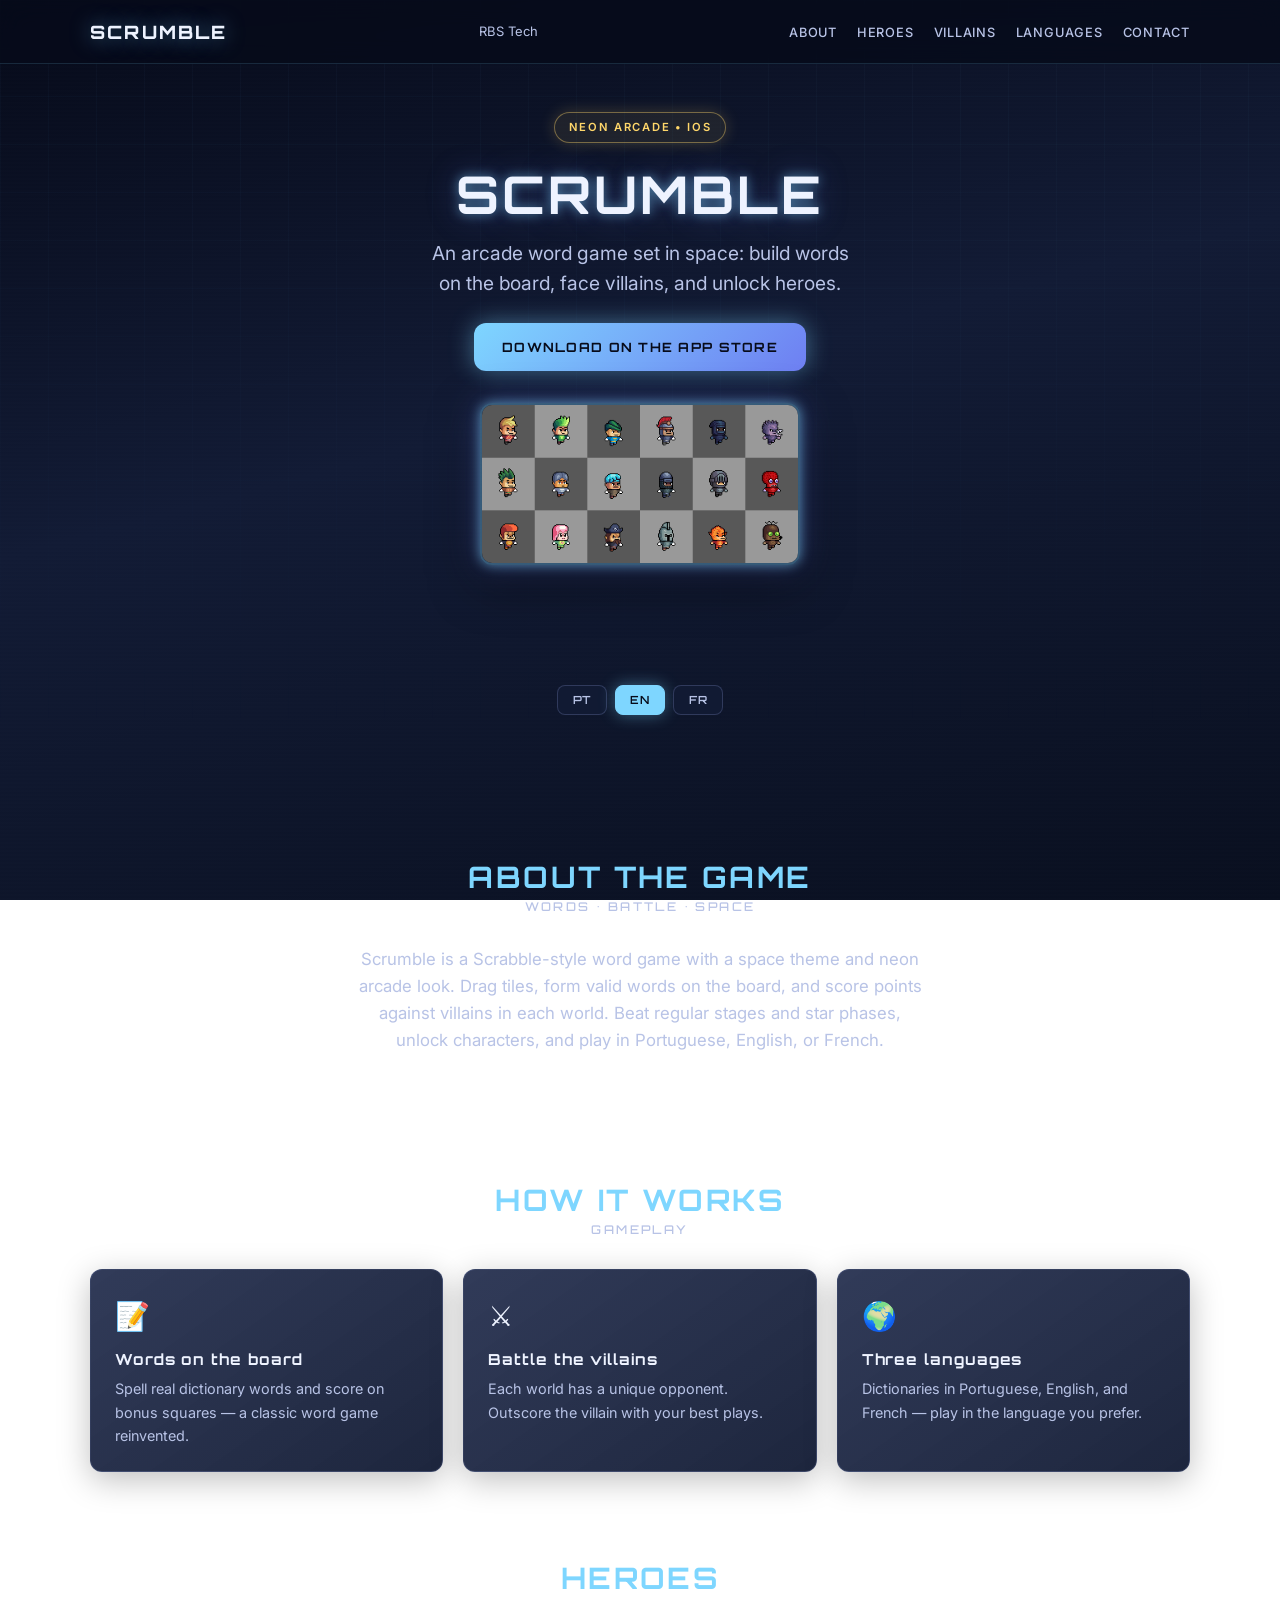
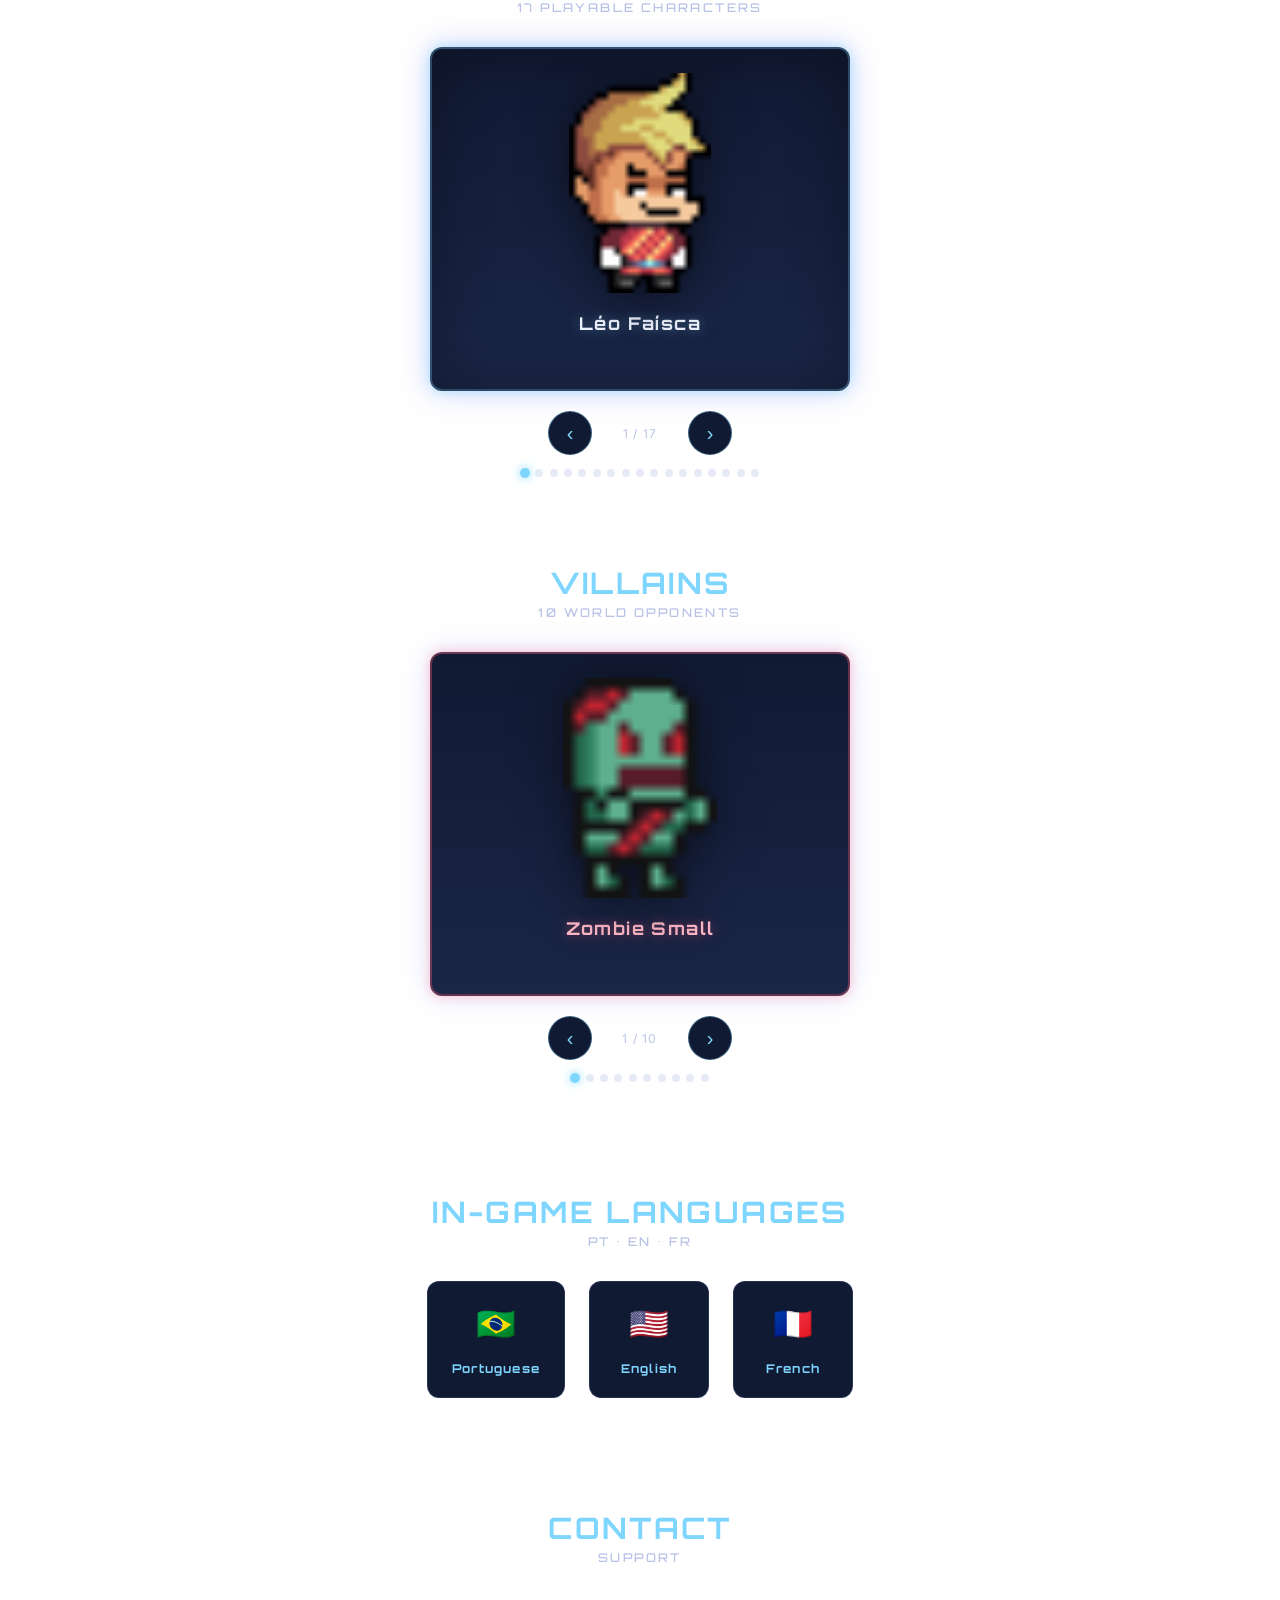
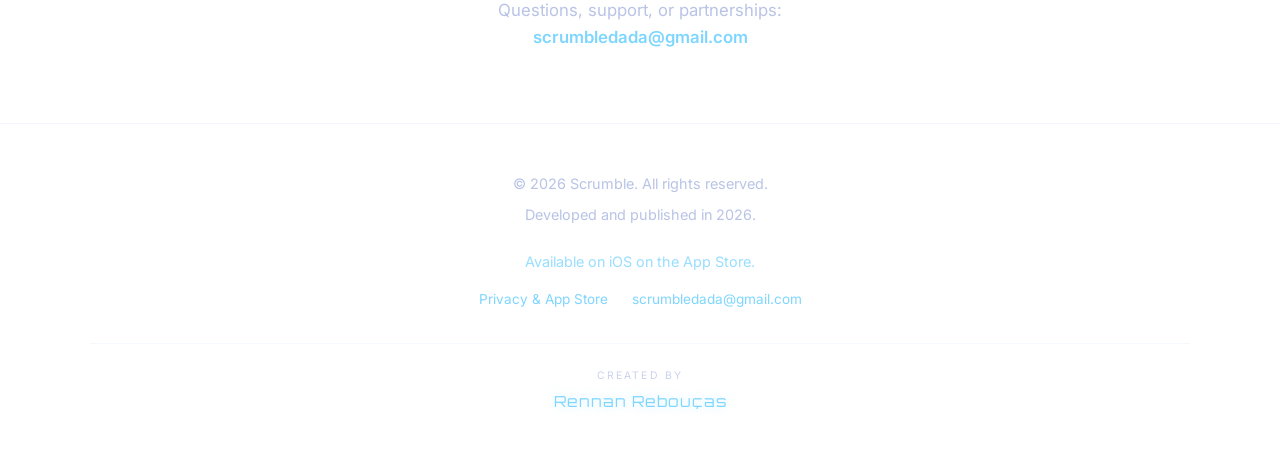
==== commit 4fa6ef73: "Merge a2fd064cdb282ca344bfc35ceb40c9864ce807b1 into 43f26ce5985ba6e98e2bc7bea2eaedfdc7ddd9d1" ====
--- a/index.html
+++ b/index.html
@@ -2,58 +2,244 @@
 <html lang="pt-BR">
 <head>
   <meta charset="UTF-8">
-  <meta name="viewport" content="width=device-width, initial-scale=1">
-  <title>RBS — Apps, música e jogos</title>
-  <meta name="description" content="Criamos experiências digitais com simplicidade e personalidade. Conheça os projetos da RBS.">
-  <meta name="author" content="RBS">
-  <meta name="theme-color" content="#fafafa">
+  <meta name="viewport" content="width=device-width, initial-scale=1.0">
+  <title data-i18n="meta.title">Scrumble — Jogo de palavras arcade</title>
+  <meta name="description" content="Scrumble: jogo de palavras no espaço. Forme palavras, vença vilões e desbloqueie heróis em português, inglês e francês.">
+  <meta name="author" content="Scrumble">
+  <meta name="theme-color" content="#070B1A">
   <meta property="og:type" content="website">
-  <meta property="og:title" content="RBS — Apps, música e jogos">
-  <meta property="og:description" content="Criamos experiências digitais com simplicidade e personalidade. Conheça os projetos da RBS.">
-  <link rel="icon" href="favicon.svg" type="image/svg+xml">
-  <link rel="stylesheet" href="css/rbs.css">
-  <script src="js/rbs.js" defer></script>
+  <meta property="og:title" content="Scrumble — Arcade word game">
+  <meta property="og:description" content="Build words in space, defeat villains, unlock heroes. Play in Portuguese, English, or French.">
+  <meta property="og:image" content="assets/images/heroes/leo_faisca.png">
+  <meta name="apple-mobile-web-app-capable" content="yes">
+  <link rel="icon" href="assets/scrumble-favicon.svg" type="image/svg+xml">
+  <link rel="preconnect" href="https://fonts.googleapis.com">
+  <link rel="preconnect" href="https://fonts.gstatic.com" crossorigin>
+  <link href="https://fonts.googleapis.com/css2?family=Inter:wght@400;500;600&family=Orbitron:wght@600;700;800&display=swap" rel="stylesheet">
+  <link rel="stylesheet" href="css/theme.css">
+  <script type="application/ld+json">
+  {
+    "@context": "https://schema.org",
+    "@type": "SoftwareApplication",
+    "name": "Scrumble",
+    "applicationCategory": "GameApplication",
+    "operatingSystem": "iOS",
+    "description": "Arcade word game set in space with heroes, villains, and multilingual dictionaries.",
+    "email": "scrumbledada@gmail.com",
+    "downloadUrl": "https://apps.apple.com/br/app/scrumble/id6771381307",
+    "url": "https://apps.apple.com/br/app/scrumble/id6771381307"
+  }
+  </script>
 </head>
 <body>
-  <a class="skip-link" href="#main" data-copy="skip">Pular para o conteúdo</a>
-  <header class="site-header wrap">
-    <a class="wordmark" href="./" aria-label="RBS">RBS<span aria-hidden="true">.</span></a>
-    <nav data-label="navigation" aria-label="Principal">
-      <a href="#projects" data-copy="projects">Projetos</a>
-      <a href="#about" data-copy="about">Sobre</a>
-    </nav>
+  <header class="site-nav">
+    <div class="container">
+      <a href="./" class="logo">SCRUMBLE</a>
+      <a href="https://rbs-site-production.up.railway.app" class="rbs-back" aria-label="RBS Tech">RBS Tech</a>
+      <nav aria-label="Principal">
+        <ul class="nav-links">
+          <li><a href="#about" data-i18n="nav.about">Sobre</a></li>
+          <li><a href="#heroes" data-i18n="nav.heroes">Heróis</a></li>
+          <li><a href="#villains" data-i18n="nav.villains">Vilões</a></li>
+          <li><a href="#languages" data-i18n="nav.languages">Idiomas</a></li>
+          <li><a href="#contact" data-i18n="nav.contact">Contato</a></li>
+        </ul>
+      </nav>
+    </div>
   </header>
-  <main id="main">
-    <section class="hero wrap">
-      <p class="eyebrow" data-copy="eyebrow">Independência para criar.</p>
-      <h1 data-copy="headline">Apps, música<br>e jogos.</h1>
-      <p class="intro" data-copy="intro">Criamos experiências digitais com simplicidade e personalidade.</p>
-      <a class="text-link" href="#projects"><span data-copy="explore">Explore nossos projetos</span> <span aria-hidden="true">↗</span></a>
-    </section>
-    <section class="projects wrap" id="projects" aria-labelledby="projects-title">
-      <div class="section-heading"><h2 id="projects-title" data-copy="ourProjects">Nossos projetos</h2><span class="project-count">01</span></div>
-      <article class="project-card">
-        <div class="project-art"><img src="assets/images/heroes/leo_faisca.png" alt="Léo Faísca, personagem do Scrumble" data-alt="character" width="320" height="320"><span class="art-caption" aria-hidden="true">S C R U M B L E</span></div>
-        <div class="project-content">
-          <p class="eyebrow" data-copy="category">Jogo de palavras · iOS</p>
-          <h3>Scrumble</h3>
-          <p data-copy="description">Palavras, batalhas e um universo para explorar. Conheça um jogo onde cada letra abre novas possibilidades.</p>
-          <a class="button" href="apps/scrumble/"><span data-copy="discover">Conhecer o jogo</span><span aria-hidden="true">↗</span></a>
-        </div>
-      </article>
-    </section>
-    <section class="about wrap" id="about" aria-labelledby="about-title">
-      <h2 id="about-title" data-copy="aboutRbs">Sobre a RBS</h2>
-      <div><p class="about-statement" data-copy="statement">Ideias diferentes.<br>O mesmo cuidado.</p><p class="about-description" data-copy="aboutText">A RBS é uma empresa independente de apps, música e jogos. Um espaço para transformar ideias em experiências simples, criativas e cheias de personalidade.</p></div>
+
+  <main>
+    <section class="hero" id="top">
+      <div class="container">
+        <p class="hero-badge" data-i18n="hero.badge">Neon Arcade • iOS</p>
+        <h1 data-i18n="hero.title">Scrumble</h1>
+        <p class="hero-tagline" data-i18n="hero.tagline">
+          Um jogo de palavras arcade no espaço: monte palavras no tabuleiro, enfrente vilões e desbloqueie heróis.
+        </p>
+        <a
+          href="https://apps.apple.com/br/app/scrumble/id6771381307"
+          class="btn btn-primary"
+          target="_blank"
+          rel="noopener noreferrer"
+          data-i18n="hero.cta"
+        >
+          Baixar na App Store
+        </a>
+        <div class="hero-preview">
+          <img src="assets/preview.gif" alt="Scrumble gameplay preview" width="320" height="320">
+        </div>
+      </div>
+    </section>
+
+    <section class="container" aria-label="Idioma do site">
+      <div class="lang-switcher">
+        <button type="button" class="lang-btn is-active" data-lang="pt" aria-pressed="true">PT</button>
+        <button type="button" class="lang-btn" data-lang="en" aria-pressed="false">EN</button>
+        <button type="button" class="lang-btn" data-lang="fr" aria-pressed="false">FR</button>
+      </div>
+    </section>
+
+    <section id="about" class="container">
+      <header class="section-header">
+        <h2>
+          <span data-i18n="about.title">Sobre o jogo</span>
+          <span class="section-sub" data-i18n="about.sub">Palavras • Batalha • Espaço</span>
+        </h2>
+      </header>
+      <p class="about-text" data-i18n="about.text">
+        Scrumble é um jogo de palavras estilo Scrabble com temática espacial e visual neon arcade.
+      </p>
+    </section>
+
+    <section id="features" class="container">
+      <header class="section-header">
+        <h2>
+          <span data-i18n="features.title">Como funciona</span>
+          <span class="section-sub" data-i18n="features.sub">Gameplay</span>
+        </h2>
+      </header>
+      <div class="features-grid">
+        <article class="feature-card">
+          <div class="feature-icon" aria-hidden="true">📝</div>
+          <h3 data-i18n="features.words.title">Palavras no tabuleiro</h3>
+          <p data-i18n="features.words.text">Combine letras em palavras reais do dicionário.</p>
+        </article>
+        <article class="feature-card">
+          <div class="feature-icon" aria-hidden="true">⚔️</div>
+          <h3 data-i18n="features.battle.title">Duelo contra vilões</h3>
+          <p data-i18n="features.battle.text">Cada mundo traz um oponente diferente.</p>
+        </article>
+        <article class="feature-card">
+          <div class="feature-icon" aria-hidden="true">🌍</div>
+          <h3 data-i18n="features.lang.title">Três idiomas</h3>
+          <p data-i18n="features.lang.text">Dicionários em português, inglês e francês.</p>
+        </article>
+      </div>
+    </section>
+
+    <section id="heroes" class="carousel-section">
+      <div class="container">
+        <header class="section-header">
+          <h2>
+            <span data-i18n="heroes.title">Heróis</span>
+            <span class="section-sub" data-i18n="heroes.sub">17 personagens jogáveis</span>
+          </h2>
+        </header>
+        <div
+          id="heroes-carousel"
+          class="carousel"
+          role="region"
+          aria-roledescription="carousel"
+          aria-label="Heróis do Scrumble"
+          tabindex="0"
+        >
+          <div class="carousel-viewport">
+            <div class="carousel-track"></div>
+          </div>
+          <div class="carousel-controls">
+            <button type="button" class="carousel-btn" data-carousel-prev data-i18n-aria="carousel.prev" aria-label="Anterior">‹</button>
+            <span class="carousel-counter" aria-live="polite">1 / 17</span>
+            <button type="button" class="carousel-btn" data-carousel-next data-i18n-aria="carousel.next" aria-label="Próximo">›</button>
+          </div>
+          <div class="carousel-dots" role="tablist" aria-label="Slides de heróis"></div>
+        </div>
+      </div>
+    </section>
+
+    <section id="villains" class="carousel-section">
+      <div class="container">
+        <header class="section-header">
+          <h2>
+            <span data-i18n="villains.title">Vilões</span>
+            <span class="section-sub" data-i18n="villains.sub">10 oponentes por mundo</span>
+          </h2>
+        </header>
+        <div
+          id="villains-carousel"
+          class="carousel carousel-villain"
+          role="region"
+          aria-roledescription="carousel"
+          aria-label="Vilões do Scrumble"
+          tabindex="0"
+        >
+          <div class="carousel-viewport">
+            <div class="carousel-track"></div>
+          </div>
+          <div class="carousel-controls">
+            <button type="button" class="carousel-btn" data-carousel-prev data-i18n-aria="carousel.prev" aria-label="Anterior">‹</button>
+            <span class="carousel-counter" aria-live="polite">1 / 10</span>
+            <button type="button" class="carousel-btn" data-carousel-next data-i18n-aria="carousel.next" aria-label="Próximo">›</button>
+          </div>
+          <div class="carousel-dots" role="tablist" aria-label="Slides de vilões"></div>
+        </div>
+      </div>
+    </section>
+
+    <section id="languages" class="container">
+      <header class="section-header">
+        <h2>
+          <span data-i18n="languages.title">Idiomas do jogo</span>
+          <span class="section-sub" data-i18n="languages.sub">PT • EN • FR</span>
+        </h2>
+      </header>
+      <div class="lang-flags">
+        <div class="lang-flag-item">
+          <span aria-hidden="true">🇧🇷</span>
+          <strong data-i18n="languages.pt">Português</strong>
+        </div>
+        <div class="lang-flag-item">
+          <span aria-hidden="true">🇺🇸</span>
+          <strong data-i18n="languages.en">English</strong>
+        </div>
+        <div class="lang-flag-item">
+          <span aria-hidden="true">🇫🇷</span>
+          <strong data-i18n="languages.fr">Français</strong>
+        </div>
+      </div>
+    </section>
+
+    <section id="contact" class="container">
+      <header class="section-header">
+        <h2>
+          <span data-i18n="contact.title">Contato</span>
+          <span class="section-sub" data-i18n="contact.sub">Suporte</span>
+        </h2>
+      </header>
+      <p class="about-text">
+        <span data-i18n="contact.text">Dúvidas, suporte ou parcerias:</span>
+        <br>
+        <span class="footer-email">
+          <a href="mailto:scrumbledada@gmail.com">scrumbledada@gmail.com</a>
+        </span>
+      </p>
     </section>
   </main>
-  <footer class="site-footer wrap">
-    <div class="footer-brand"><a class="wordmark" href="./" aria-label="RBS">RBS<span aria-hidden="true">.</span></a><p data-copy="copyright">© 2026 RBS. Todos os direitos reservados.</p></div>
-    <div class="languages" role="group" aria-label="Idioma do site" data-label="language">
-      <button type="button" data-lang="pt" aria-pressed="true" lang="pt-BR" aria-label="Português">PT</button>
-      <button type="button" data-lang="en" aria-pressed="false" lang="en" aria-label="English">EN</button>
-      <button type="button" data-lang="fr" aria-pressed="false" lang="fr" aria-label="Français">FR</button>
+
+  <footer class="site-footer">
+    <div class="container">
+      <p data-i18n="footer.copyright">© 2026 Scrumble. Todos os direitos reservados.</p>
+      <p data-i18n="footer.published">Desenvolvido e publicado em 2026.</p>
+      <p class="footer-note">
+        <a
+          href="https://apps.apple.com/br/app/scrumble/id6771381307"
+          target="_blank"
+          rel="noopener noreferrer"
+          data-i18n="footer.ios"
+        >Disponível para iOS na App Store.</a>
+      </p>
+      <nav class="footer-links" aria-label="Legal">
+        <a href="privacy.html" data-i18n="footer.privacy">Política de privacidade</a>
+        <a href="mailto:scrumbledada@gmail.com">scrumbledada@gmail.com</a>
+      </nav>
+      <p class="footer-credits">
+        <span class="footer-credits-label" data-i18n="footer.credits.label">Criado por</span>
+        <span class="footer-credits-name">Rennan Rebouças</span>
+      </p>
     </div>
   </footer>
+
+  <script src="js/i18n.js"></script>
+  <script src="js/carousel.js"></script>
+  <script src="js/main.js"></script>
 </body>
 </html>
--- a/css/theme.css
+++ b/css/theme.css
@@ -0,0 +1,730 @@
+/* Scrumble — Neon Arcade theme (aligned with SpaceTheme.swift) */
+
+:root {
+  --bg-top: #070b1a;
+  --bg-bottom: #131c36;
+  --surface: #1b2647;
+  --surface-soft: #111a33;
+  --accent: #7ed6ff;
+  --accent-strong: #6e7ff2;
+  --accent-pink: #ff5a7a;
+  --text-primary: #eef3ff;
+  --text-secondary: #b8c3e6;
+  --star: #ffd76a;
+  --success: #8ce7b5;
+  --neon-glow: 0 0 12px rgba(126, 214, 255, 0.55), 0 0 32px rgba(110, 127, 242, 0.35);
+  --font-display: "Orbitron", system-ui, sans-serif;
+  --font-body: "Inter", system-ui, sans-serif;
+  --nav-height: 4rem;
+  --radius: 12px;
+  --max-width: 1100px;
+}
+
+*,
+*::before,
+*::after {
+  box-sizing: border-box;
+}
+
+html {
+  scroll-behavior: smooth;
+}
+
+@media (prefers-reduced-motion: reduce) {
+  html {
+    scroll-behavior: auto;
+  }
+
+  *,
+  *::before,
+  *::after {
+    animation-duration: 0.01ms !important;
+    animation-iteration-count: 1 !important;
+    transition-duration: 0.01ms !important;
+  }
+}
+
+body {
+  margin: 0;
+  min-height: 100vh;
+  font-family: var(--font-body);
+  font-size: 1rem;
+  line-height: 1.6;
+  color: var(--text-primary);
+  background: linear-gradient(165deg, var(--bg-top) 0%, var(--bg-bottom) 45%, #0a1020 100%);
+  background-attachment: fixed;
+}
+
+body::before {
+  content: "";
+  position: fixed;
+  inset: 0;
+  pointer-events: none;
+  z-index: 0;
+  background-image:
+    linear-gradient(rgba(126, 214, 255, 0.03) 1px, transparent 1px),
+    linear-gradient(90deg, rgba(126, 214, 255, 0.03) 1px, transparent 1px);
+  background-size: 48px 48px;
+  mask-image: linear-gradient(to bottom, black 0%, transparent 85%);
+}
+
+body::after {
+  content: "";
+  position: fixed;
+  inset: 0;
+  pointer-events: none;
+  z-index: 0;
+  opacity: 0.04;
+  background: repeating-linear-gradient(
+    0deg,
+    transparent,
+    transparent 2px,
+    rgba(0, 0, 0, 0.4) 2px,
+    rgba(0, 0, 0, 0.4) 4px
+  );
+}
+
+img {
+  max-width: 100%;
+  height: auto;
+  display: block;
+}
+
+a {
+  color: var(--accent);
+  text-decoration: none;
+}
+
+a:hover {
+  text-decoration: underline;
+}
+
+h1,
+h2,
+h3 {
+  font-family: var(--font-display);
+  font-weight: 700;
+  line-height: 1.2;
+  margin: 0 0 0.75rem;
+}
+
+h1 {
+  font-size: clamp(2rem, 6vw, 3.25rem);
+  letter-spacing: 0.06em;
+  text-transform: uppercase;
+  text-shadow: var(--neon-glow);
+}
+
+h2 {
+  font-size: clamp(1.35rem, 4vw, 1.85rem);
+  letter-spacing: 0.08em;
+  text-transform: uppercase;
+  color: var(--accent);
+}
+
+h2 .section-sub {
+  display: block;
+  font-size: 0.75rem;
+  font-weight: 500;
+  letter-spacing: 0.2em;
+  color: var(--text-secondary);
+  margin-top: 0.35rem;
+  text-transform: uppercase;
+}
+
+p {
+  margin: 0 0 1rem;
+  color: var(--text-secondary);
+}
+
+.container {
+  width: min(100% - 2rem, var(--max-width));
+  margin-inline: auto;
+  position: relative;
+  z-index: 1;
+}
+
+/* ——— Nav ——— */
+.site-nav {
+  position: fixed;
+  top: 0;
+  left: 0;
+  right: 0;
+  z-index: 100;
+  height: var(--nav-height);
+  display: flex;
+  align-items: center;
+  background: rgba(7, 11, 26, 0.85);
+  backdrop-filter: blur(12px);
+  border-bottom: 1px solid rgba(126, 214, 255, 0.15);
+}
+
+.site-nav .container {
+  display: flex;
+  align-items: center;
+  justify-content: space-between;
+  gap: 1rem;
+}
+
+.logo {
+  font-family: var(--font-display);
+  font-size: 1.15rem;
+  font-weight: 800;
+  letter-spacing: 0.12em;
+  color: var(--text-primary);
+  text-decoration: none;
+  text-shadow: 0 0 20px rgba(126, 214, 255, 0.5);
+}
+
+.logo:hover {
+  text-decoration: none;
+  color: var(--accent);
+}
+
+.nav-links {
+  display: flex;
+  flex-wrap: wrap;
+  gap: 0.5rem 1.25rem;
+  list-style: none;
+  margin: 0;
+  padding: 0;
+}
+
+.nav-links a {
+  font-size: 0.8rem;
+  font-weight: 500;
+  letter-spacing: 0.06em;
+  text-transform: uppercase;
+  color: var(--text-secondary);
+  text-decoration: none;
+}
+
+.nav-links a:hover {
+  color: var(--accent);
+  text-decoration: none;
+}
+
+@media (max-width: 640px) {
+  .nav-links {
+    display: none;
+  }
+}
+
+/* ——— Hero ——— */
+.hero {
+  padding: calc(var(--nav-height) + 3rem) 0 4rem;
+  text-align: center;
+}
+
+.hero .container {
+  display: flex;
+  flex-direction: column;
+  align-items: center;
+}
+
+.hero-badge {
+  display: inline-block;
+  padding: 0.35rem 0.85rem;
+  margin-bottom: 1.25rem;
+  font-size: 0.7rem;
+  font-weight: 600;
+  letter-spacing: 0.15em;
+  text-transform: uppercase;
+  color: var(--star);
+  border: 1px solid rgba(255, 215, 106, 0.4);
+  border-radius: 999px;
+  background: rgba(255, 215, 106, 0.08);
+  box-shadow: 0 0 16px rgba(255, 215, 106, 0.2);
+}
+
+.hero-tagline {
+  font-size: clamp(1rem, 2.5vw, 1.2rem);
+  max-width: 36ch;
+  margin-inline: auto;
+  margin-bottom: 1.5rem;
+}
+
+.hero-preview {
+  margin: 2rem auto 0;
+  max-width: 320px;
+  border-radius: var(--radius);
+  border: 2px solid rgba(126, 214, 255, 0.35);
+  box-shadow: var(--neon-glow), 0 16px 48px rgba(0, 0, 0, 0.5);
+  overflow: hidden;
+}
+
+.hero-preview img {
+  width: 100%;
+}
+
+/* ——— Buttons ——— */
+.btn {
+  display: inline-flex;
+  align-items: center;
+  justify-content: center;
+  gap: 0.5rem;
+  padding: 0.85rem 1.75rem;
+  font-family: var(--font-display);
+  font-size: 0.8rem;
+  font-weight: 700;
+  letter-spacing: 0.1em;
+  text-transform: uppercase;
+  border: none;
+  border-radius: var(--radius);
+  cursor: pointer;
+  text-decoration: none;
+  transition: transform 0.2s, box-shadow 0.2s;
+}
+
+.btn-primary {
+  color: var(--bg-top);
+  background: linear-gradient(135deg, var(--accent) 0%, var(--accent-strong) 100%);
+  box-shadow: 0 0 24px rgba(126, 214, 255, 0.45);
+}
+
+.btn-primary:hover:not(:disabled) {
+  transform: translateY(-2px);
+  box-shadow: 0 0 32px rgba(126, 214, 255, 0.65);
+  text-decoration: none;
+}
+
+.btn-primary:disabled,
+.btn-primary.is-disabled {
+  opacity: 0.65;
+  cursor: not-allowed;
+  transform: none;
+}
+
+.btn-ghost {
+  color: var(--accent);
+  background: transparent;
+  border: 1px solid rgba(126, 214, 255, 0.4);
+}
+
+.btn-ghost:hover {
+  background: rgba(126, 214, 255, 0.1);
+  text-decoration: none;
+}
+
+/* ——— Lang switcher ——— */
+.lang-switcher {
+  display: flex;
+  justify-content: center;
+  gap: 0.5rem;
+  margin-bottom: 2rem;
+}
+
+.lang-btn {
+  padding: 0.45rem 0.9rem;
+  font-family: var(--font-display);
+  font-size: 0.7rem;
+  font-weight: 600;
+  letter-spacing: 0.08em;
+  color: var(--text-secondary);
+  background: var(--surface-soft);
+  border: 1px solid rgba(170, 184, 255, 0.2);
+  border-radius: 8px;
+  cursor: pointer;
+  transition: color 0.2s, border-color 0.2s, box-shadow 0.2s;
+}
+
+.lang-btn:hover {
+  color: var(--accent);
+  border-color: rgba(126, 214, 255, 0.5);
+}
+
+.lang-btn.is-active {
+  color: var(--bg-top);
+  background: var(--accent);
+  border-color: var(--accent);
+  box-shadow: 0 0 16px rgba(126, 214, 255, 0.4);
+}
+
+/* ——— Sections ——— */
+section {
+  padding: 3.5rem 0;
+}
+
+.section-header {
+  text-align: center;
+  margin-bottom: 2rem;
+}
+
+.about-text {
+  max-width: 52ch;
+  margin-inline: auto;
+  text-align: center;
+  font-size: 1.05rem;
+}
+
+/* ——— Feature cards ——— */
+.features-grid {
+  display: grid;
+  grid-template-columns: repeat(auto-fit, minmax(260px, 1fr));
+  gap: 1.25rem;
+}
+
+.feature-card {
+  padding: 1.5rem;
+  background: linear-gradient(145deg, rgba(27, 38, 71, 0.9), rgba(17, 26, 51, 0.95));
+  border: 1px solid rgba(170, 184, 255, 0.15);
+  border-radius: var(--radius);
+  box-shadow: 0 8px 32px rgba(0, 0, 0, 0.25);
+  transition: border-color 0.2s, box-shadow 0.2s;
+}
+
+.feature-card:hover {
+  border-color: rgba(126, 214, 255, 0.35);
+  box-shadow: 0 0 24px rgba(110, 127, 242, 0.2);
+}
+
+.feature-icon {
+  font-size: 1.75rem;
+  margin-bottom: 0.75rem;
+}
+
+.feature-card h3 {
+  font-size: 0.95rem;
+  letter-spacing: 0.06em;
+  color: var(--text-primary);
+  margin-bottom: 0.5rem;
+}
+
+.feature-card p {
+  font-size: 0.9rem;
+  margin: 0;
+}
+
+/* ——— Carousel ——— */
+.carousel-section {
+  padding: 2rem 0 3.5rem;
+}
+
+.carousel {
+  position: relative;
+  max-width: 420px;
+  margin-inline: auto;
+}
+
+.carousel-viewport {
+  overflow: hidden;
+  border-radius: var(--radius);
+  border: 2px solid rgba(126, 214, 255, 0.25);
+  background: linear-gradient(180deg, var(--surface-soft) 0%, var(--surface) 100%);
+  box-shadow: var(--neon-glow), inset 0 0 60px rgba(0, 0, 0, 0.3);
+}
+
+.carousel-track {
+  display: flex;
+  transition: transform 0.45s cubic-bezier(0.25, 0.8, 0.25, 1);
+}
+
+.carousel-slide {
+  flex: 0 0 100%;
+  display: flex;
+  flex-direction: column;
+  align-items: center;
+  padding: 1.5rem 1rem 1.25rem;
+  min-height: 340px;
+}
+
+.carousel-slide img {
+  width: min(220px, 70vw);
+  height: 220px;
+  object-fit: contain;
+  filter: drop-shadow(0 8px 24px rgba(0, 0, 0, 0.5));
+}
+
+.carousel-name {
+  margin-top: 1rem;
+  font-family: var(--font-display);
+  font-size: 1.1rem;
+  font-weight: 700;
+  letter-spacing: 0.08em;
+  text-align: center;
+  color: var(--text-primary);
+  text-shadow: 0 0 12px rgba(126, 214, 255, 0.4);
+}
+
+.carousel-villain .carousel-viewport {
+  border-color: rgba(255, 90, 122, 0.35);
+  box-shadow: 0 0 12px rgba(255, 90, 122, 0.35), 0 0 32px rgba(110, 127, 242, 0.2);
+}
+
+.carousel-villain .carousel-name {
+  color: #ffb8c8;
+  text-shadow: 0 0 12px rgba(255, 90, 122, 0.45);
+}
+
+.carousel-controls {
+  display: flex;
+  align-items: center;
+  justify-content: center;
+  gap: 1rem;
+  margin-top: 1.25rem;
+}
+
+.carousel-btn {
+  width: 44px;
+  height: 44px;
+  display: flex;
+  align-items: center;
+  justify-content: center;
+  font-size: 1.25rem;
+  color: var(--accent);
+  background: var(--surface-soft);
+  border: 1px solid rgba(126, 214, 255, 0.35);
+  border-radius: 50%;
+  cursor: pointer;
+  transition: background 0.2s, box-shadow 0.2s;
+}
+
+.carousel-btn:hover {
+  background: rgba(126, 214, 255, 0.15);
+  box-shadow: 0 0 16px rgba(126, 214, 255, 0.35);
+}
+
+.carousel-btn:focus-visible {
+  outline: 2px solid var(--accent);
+  outline-offset: 2px;
+}
+
+.carousel-dots {
+  display: flex;
+  flex-wrap: wrap;
+  justify-content: center;
+  gap: 0.4rem;
+  margin-top: 0.85rem;
+  max-width: 280px;
+  margin-inline: auto;
+}
+
+.carousel-dot {
+  width: 8px;
+  height: 8px;
+  padding: 0;
+  border: none;
+  border-radius: 50%;
+  background: rgba(184, 195, 230, 0.35);
+  cursor: pointer;
+  transition: background 0.2s, transform 0.2s;
+}
+
+.carousel-dot.is-active {
+  background: var(--accent);
+  transform: scale(1.25);
+  box-shadow: 0 0 8px var(--accent);
+}
+
+.carousel-counter {
+  font-size: 0.75rem;
+  letter-spacing: 0.1em;
+  color: var(--text-secondary);
+  min-width: 4rem;
+  text-align: center;
+}
+
+/* ——— Languages section ——— */
+.lang-flags {
+  display: flex;
+  justify-content: center;
+  gap: 1.5rem;
+  flex-wrap: wrap;
+}
+
+.lang-flag-item {
+  text-align: center;
+  padding: 1rem 1.5rem;
+  background: var(--surface-soft);
+  border: 1px solid rgba(170, 184, 255, 0.15);
+  border-radius: var(--radius);
+  min-width: 120px;
+}
+
+.lang-flag-item span {
+  display: block;
+  font-size: 2rem;
+  margin-bottom: 0.35rem;
+}
+
+.lang-flag-item strong {
+  font-family: var(--font-display);
+  font-size: 0.75rem;
+  letter-spacing: 0.1em;
+  color: var(--accent);
+}
+
+/* ——— Footer ——— */
+.site-footer {
+  padding: 3rem 0 2rem;
+  border-top: 1px solid rgba(170, 184, 255, 0.12);
+  text-align: center;
+}
+
+.site-footer p {
+  font-size: 0.9rem;
+  margin-bottom: 0.5rem;
+}
+
+.footer-email a {
+  font-weight: 600;
+  color: var(--accent);
+}
+
+.footer-links {
+  display: flex;
+  justify-content: center;
+  gap: 1.5rem;
+  flex-wrap: wrap;
+  margin-top: 1rem;
+}
+
+.footer-links a {
+  font-size: 0.85rem;
+}
+
+.footer-note {
+  font-size: 0.8rem;
+  opacity: 0.8;
+  margin-top: 1.5rem;
+}
+
+.footer-credits {
+  margin-top: 2rem;
+  padding-top: 1.5rem;
+  border-top: 1px solid rgba(170, 184, 255, 0.1);
+  font-size: 0.85rem;
+  letter-spacing: 0.06em;
+}
+
+.footer-credits-label {
+  display: block;
+  font-size: 0.65rem;
+  text-transform: uppercase;
+  letter-spacing: 0.2em;
+  color: var(--text-secondary);
+  opacity: 0.75;
+  margin-bottom: 0.35rem;
+}
+
+.footer-credits-name {
+  font-family: var(--font-display);
+  font-size: 0.95rem;
+  color: var(--accent);
+  text-shadow: 0 0 12px rgba(126, 214, 255, 0.35);
+}
+
+/* ——— Privacy page ——— */
+.privacy-page {
+  padding: calc(var(--nav-height) + 2rem) 0 4rem;
+}
+
+.privacy-page h1 {
+  font-size: 1.75rem;
+  margin-bottom: 0.5rem;
+}
+
+.privacy-page h2 {
+  font-size: 1.1rem;
+  margin-top: 2rem;
+  margin-bottom: 0.75rem;
+  color: var(--text-primary);
+}
+
+.privacy-page ul {
+  color: var(--text-secondary);
+  padding-left: 1.25rem;
+}
+
+.privacy-page li {
+  margin-bottom: 0.5rem;
+}
+
+.privacy-summary {
+  display: grid;
+  gap: 1rem;
+  margin: 2rem 0;
+}
+
+.privacy-summary article {
+  padding: 1rem 1.25rem;
+  background: var(--surface-soft);
+  border-radius: var(--radius);
+  border-left: 3px solid var(--accent);
+}
+
+.privacy-summary h3 {
+  font-family: var(--font-display);
+  font-size: 0.8rem;
+  letter-spacing: 0.1em;
+  margin: 0 0 0.5rem;
+  color: var(--accent);
+}
+
+.privacy-summary p {
+  margin: 0;
+  font-size: 0.9rem;
+}
+
+.privacy-highlight {
+  margin: 2rem 0;
+  padding: 1.25rem 1.5rem;
+  background: var(--surface-soft);
+  border: 1px solid rgba(0, 255, 200, 0.25);
+  border-radius: var(--radius);
+}
+
+.privacy-highlight h2 {
+  margin-top: 0;
+  font-size: 1rem;
+}
+
+.privacy-highlight ul {
+  margin: 0;
+  padding-left: 1.25rem;
+}
+
+.privacy-table {
+  width: 100%;
+  border-collapse: collapse;
+  margin: 1rem 0 1.5rem;
+  font-size: 0.9rem;
+}
+
+.privacy-table th,
+.privacy-table td {
+  padding: 0.65rem 0.75rem;
+  text-align: left;
+  border-bottom: 1px solid rgba(255, 255, 255, 0.08);
+  vertical-align: top;
+}
+
+.privacy-table th {
+  color: var(--text-primary);
+  font-weight: 600;
+}
+
+.privacy-table td {
+  color: var(--text-secondary);
+}
+
+.privacy-table tr:last-child th,
+.privacy-table tr:last-child td {
+  border-bottom: none;
+}
+
+.sr-only {
+  position: absolute;
+  width: 1px;
+  height: 1px;
+  padding: 0;
+  margin: -1px;
+  overflow: hidden;
+  clip: rect(0, 0, 0, 0);
+  white-space: nowrap;
+  border: 0;
+}
+
+/* Keep the company link available even when the mobile section menu is hidden. */
+.rbs-back { white-space: nowrap; font-size: 13px; color: var(--text-secondary); }
+.rbs-back:focus-visible { outline: 2px solid var(--accent); outline-offset: 5px; }
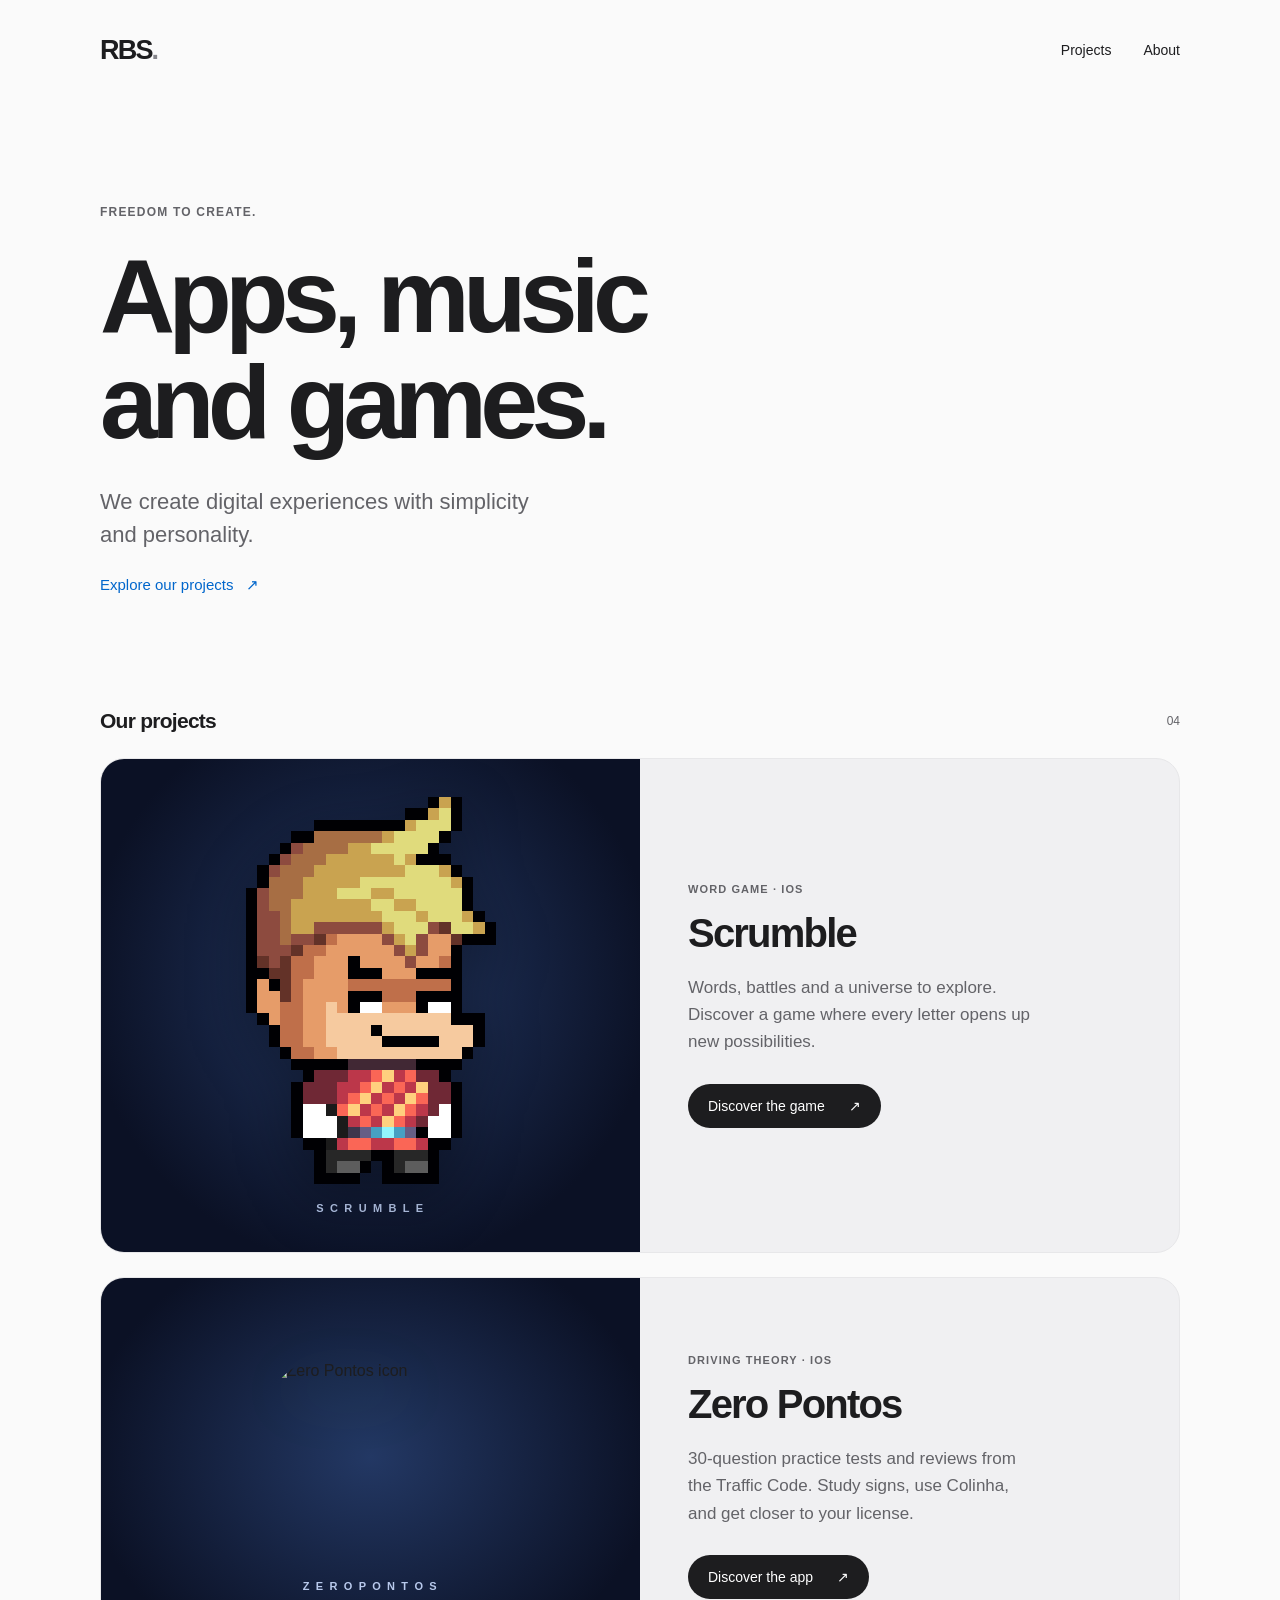
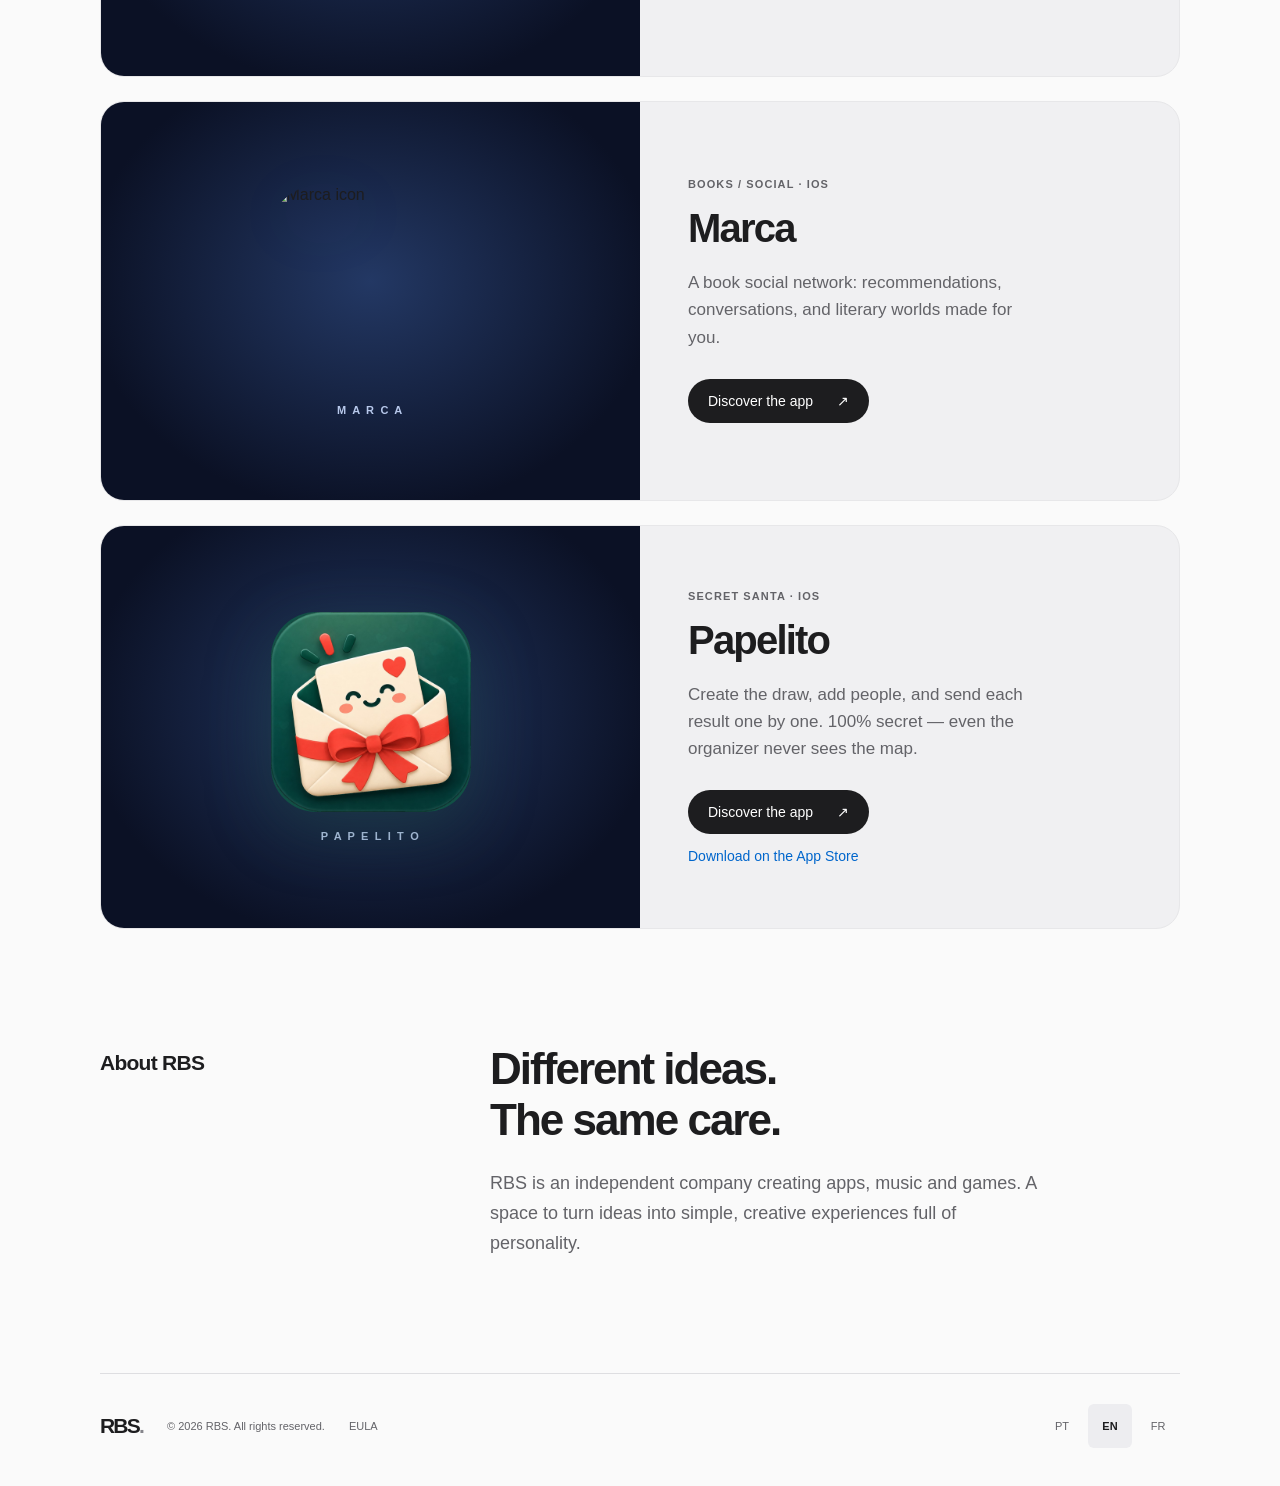
==== commit ecaa4ce9: "Merge pull request #4 from RennanRbs/cursor/add-papelito-5cc6 Cursor/add papelito 5cc6" ====
--- a/index.html
+++ b/index.html
@@ -2,244 +2,88 @@
 <html lang="pt-BR">
 <head>
   <meta charset="UTF-8">
-  <meta name="viewport" content="width=device-width, initial-scale=1.0">
-  <title data-i18n="meta.title">Scrumble — Jogo de palavras arcade</title>
-  <meta name="description" content="Scrumble: jogo de palavras no espaço. Forme palavras, vença vilões e desbloqueie heróis em português, inglês e francês.">
-  <meta name="author" content="Scrumble">
-  <meta name="theme-color" content="#070B1A">
+  <meta name="viewport" content="width=device-width, initial-scale=1">
+  <title>RBS — Apps, música e jogos</title>
+  <meta name="description" content="Criamos experiências digitais com simplicidade e personalidade. Conheça os projetos da RBS.">
+  <meta name="author" content="RBS">
+  <meta name="theme-color" content="#fafafa">
   <meta property="og:type" content="website">
-  <meta property="og:title" content="Scrumble — Arcade word game">
-  <meta property="og:description" content="Build words in space, defeat villains, unlock heroes. Play in Portuguese, English, or French.">
-  <meta property="og:image" content="assets/images/heroes/leo_faisca.png">
-  <meta name="apple-mobile-web-app-capable" content="yes">
-  <link rel="icon" href="assets/scrumble-favicon.svg" type="image/svg+xml">
-  <link rel="preconnect" href="https://fonts.googleapis.com">
-  <link rel="preconnect" href="https://fonts.gstatic.com" crossorigin>
-  <link href="https://fonts.googleapis.com/css2?family=Inter:wght@400;500;600&family=Orbitron:wght@600;700;800&display=swap" rel="stylesheet">
-  <link rel="stylesheet" href="css/theme.css">
-  <script type="application/ld+json">
-  {
-    "@context": "https://schema.org",
-    "@type": "SoftwareApplication",
-    "name": "Scrumble",
-    "applicationCategory": "GameApplication",
-    "operatingSystem": "iOS",
-    "description": "Arcade word game set in space with heroes, villains, and multilingual dictionaries.",
-    "email": "scrumbledada@gmail.com",
-    "downloadUrl": "https://apps.apple.com/br/app/scrumble/id6771381307",
-    "url": "https://apps.apple.com/br/app/scrumble/id6771381307"
-  }
-  </script>
+  <meta property="og:title" content="RBS — Apps, música e jogos">
+  <meta property="og:description" content="Criamos experiências digitais com simplicidade e personalidade. Conheça os projetos da RBS.">
+  <link rel="icon" href="favicon.svg" type="image/svg+xml">
+  <link rel="stylesheet" href="css/rbs.css">
+  <script src="js/rbs.js" defer></script>
 </head>
 <body>
-  <header class="site-nav">
-    <div class="container">
-      <a href="./" class="logo">SCRUMBLE</a>
-      <a href="https://rbs-site-production.up.railway.app" class="rbs-back" aria-label="RBS Tech">RBS Tech</a>
-      <nav aria-label="Principal">
-        <ul class="nav-links">
-          <li><a href="#about" data-i18n="nav.about">Sobre</a></li>
-          <li><a href="#heroes" data-i18n="nav.heroes">Heróis</a></li>
-          <li><a href="#villains" data-i18n="nav.villains">Vilões</a></li>
-          <li><a href="#languages" data-i18n="nav.languages">Idiomas</a></li>
-          <li><a href="#contact" data-i18n="nav.contact">Contato</a></li>
-        </ul>
-      </nav>
-    </div>
+  <a class="skip-link" href="#main" data-copy="skip">Pular para o conteúdo</a>
+  <header class="site-header wrap">
+    <a class="wordmark" href="./" aria-label="RBS">RBS<span aria-hidden="true">.</span></a>
+    <nav data-label="navigation" aria-label="Principal">
+      <a href="#projects" data-copy="projects">Projetos</a>
+      <a href="#about" data-copy="about">Sobre</a>
+    </nav>
   </header>
-
-  <main>
-    <section class="hero" id="top">
-      <div class="container">
-        <p class="hero-badge" data-i18n="hero.badge">Neon Arcade • iOS</p>
-        <h1 data-i18n="hero.title">Scrumble</h1>
-        <p class="hero-tagline" data-i18n="hero.tagline">
-          Um jogo de palavras arcade no espaço: monte palavras no tabuleiro, enfrente vilões e desbloqueie heróis.
-        </p>
-        <a
-          href="https://apps.apple.com/br/app/scrumble/id6771381307"
-          class="btn btn-primary"
-          target="_blank"
-          rel="noopener noreferrer"
-          data-i18n="hero.cta"
-        >
-          Baixar na App Store
-        </a>
-        <div class="hero-preview">
-          <img src="assets/preview.gif" alt="Scrumble gameplay preview" width="320" height="320">
+  <main id="main">
+    <section class="hero wrap">
+      <p class="eyebrow" data-copy="eyebrow">Independência para criar.</p>
+      <h1 data-copy="headline">Apps, música<br>e jogos.</h1>
+      <p class="intro" data-copy="intro">Criamos experiências digitais com simplicidade e personalidade.</p>
+      <a class="text-link" href="#projects"><span data-copy="explore">Explore nossos projetos</span> <span aria-hidden="true">↗</span></a>
+    </section>
+    <section class="projects wrap" id="projects" aria-labelledby="projects-title">
+      <div class="section-heading"><h2 id="projects-title" data-copy="ourProjects">Nossos projetos</h2><span class="project-count">04</span></div>
+      <article class="project-card">
+        <div class="project-art"><img src="assets/images/heroes/leo_faisca.png" alt="Léo Faísca, personagem do Scrumble" data-alt="character" width="320" height="320"><span class="art-caption" aria-hidden="true">S C R U M B L E</span></div>
+        <div class="project-content">
+          <p class="eyebrow" data-copy="category">Jogo de palavras · iOS</p>
+          <h3>Scrumble</h3>
+          <p data-copy="description">Palavras, batalhas e um universo para explorar. Conheça um jogo onde cada letra abre novas possibilidades.</p>
+          <a class="button" href="apps/scrumble/"><span data-copy="discover">Conhecer o jogo</span><span aria-hidden="true">↗</span></a>
         </div>
-      </div>
+      </article>
+      <article class="project-card">
+        <div class="project-art"><img src="assets/images/apps/zero-pontos.png" alt="Ícone do Zero Pontos" data-alt="characterZeroPontos" width="320" height="320"><span class="art-caption" aria-hidden="true">Z E R O  P O N T O S</span></div>
+        <div class="project-content">
+          <p class="eyebrow" data-copy="categoryZeroPontos">Simulado CNH · iOS</p>
+          <h3>Zero Pontos</h3>
+          <p data-copy="descriptionZeroPontos">Simulados de 30 questões e revisão com o Código de Trânsito. Estude placas, use a Colinha e chegue mais perto da CNH.</p>
+          <a class="button" href="zero-pontos.html"><span data-copy="discoverZeroPontos">Conhecer o app</span><span aria-hidden="true">↗</span></a>
+        </div>
+      </article>
+      <article class="project-card">
+        <div class="project-art"><img src="assets/images/apps/marca.png" alt="Ícone da Marca" data-alt="characterMarca" width="320" height="320"><span class="art-caption" aria-hidden="true">M A R C A</span></div>
+        <div class="project-content">
+          <p class="eyebrow" data-copy="categoryMarca">Livros / social · iOS</p>
+          <h3>Marca</h3>
+          <p data-copy="descriptionMarca">Uma rede social de livros: recomendações, conversas e universos literários feitos para você.</p>
+          <a class="button" href="marca.html"><span data-copy="discoverMarca">Conhecer o app</span><span aria-hidden="true">↗</span></a>
+        </div>
+      </article>
+      <article class="project-card">
+        <div class="project-art"><img src="assets/images/apps/papelito.png" alt="Ícone do Papelito" data-alt="characterPapelito" width="320" height="320"><span class="art-caption" aria-hidden="true">P A P E L I T O</span></div>
+        <div class="project-content">
+          <p class="eyebrow" data-copy="categoryPapelito">Amigo secreto · iOS</p>
+          <h3>Papelito</h3>
+          <p data-copy="descriptionPapelito">Crie o sorteio, adicione as pessoas e envie o resultado um a um. 100% secreto — nem o organizador vê o mapa.</p>
+          <div class="project-actions">
+            <a class="button" href="papelito.html"><span data-copy="discoverPapelito">Conhecer o app</span><span aria-hidden="true">↗</span></a>
+            <a class="text-link" href="https://apps.apple.com/br/app/papelito/id6804012781" target="_blank" rel="noopener noreferrer"><span data-copy="storeKicker">Baixar na</span> App Store</a>
+          </div>
+        </div>
+      </article>
     </section>
-
-    <section class="container" aria-label="Idioma do site">
-      <div class="lang-switcher">
-        <button type="button" class="lang-btn is-active" data-lang="pt" aria-pressed="true">PT</button>
-        <button type="button" class="lang-btn" data-lang="en" aria-pressed="false">EN</button>
-        <button type="button" class="lang-btn" data-lang="fr" aria-pressed="false">FR</button>
-      </div>
-    </section>
-
-    <section id="about" class="container">
-      <header class="section-header">
-        <h2>
-          <span data-i18n="about.title">Sobre o jogo</span>
-          <span class="section-sub" data-i18n="about.sub">Palavras • Batalha • Espaço</span>
-        </h2>
-      </header>
-      <p class="about-text" data-i18n="about.text">
-        Scrumble é um jogo de palavras estilo Scrabble com temática espacial e visual neon arcade.
-      </p>
-    </section>
-
-    <section id="features" class="container">
-      <header class="section-header">
-        <h2>
-          <span data-i18n="features.title">Como funciona</span>
-          <span class="section-sub" data-i18n="features.sub">Gameplay</span>
-        </h2>
-      </header>
-      <div class="features-grid">
-        <article class="feature-card">
-          <div class="feature-icon" aria-hidden="true">📝</div>
-          <h3 data-i18n="features.words.title">Palavras no tabuleiro</h3>
-          <p data-i18n="features.words.text">Combine letras em palavras reais do dicionário.</p>
-        </article>
-        <article class="feature-card">
-          <div class="feature-icon" aria-hidden="true">⚔️</div>
-          <h3 data-i18n="features.battle.title">Duelo contra vilões</h3>
-          <p data-i18n="features.battle.text">Cada mundo traz um oponente diferente.</p>
-        </article>
-        <article class="feature-card">
-          <div class="feature-icon" aria-hidden="true">🌍</div>
-          <h3 data-i18n="features.lang.title">Três idiomas</h3>
-          <p data-i18n="features.lang.text">Dicionários em português, inglês e francês.</p>
-        </article>
-      </div>
-    </section>
-
-    <section id="heroes" class="carousel-section">
-      <div class="container">
-        <header class="section-header">
-          <h2>
-            <span data-i18n="heroes.title">Heróis</span>
-            <span class="section-sub" data-i18n="heroes.sub">17 personagens jogáveis</span>
-          </h2>
-        </header>
-        <div
-          id="heroes-carousel"
-          class="carousel"
-          role="region"
-          aria-roledescription="carousel"
-          aria-label="Heróis do Scrumble"
-          tabindex="0"
-        >
-          <div class="carousel-viewport">
-            <div class="carousel-track"></div>
-          </div>
-          <div class="carousel-controls">
-            <button type="button" class="carousel-btn" data-carousel-prev data-i18n-aria="carousel.prev" aria-label="Anterior">‹</button>
-            <span class="carousel-counter" aria-live="polite">1 / 17</span>
-            <button type="button" class="carousel-btn" data-carousel-next data-i18n-aria="carousel.next" aria-label="Próximo">›</button>
-          </div>
-          <div class="carousel-dots" role="tablist" aria-label="Slides de heróis"></div>
-        </div>
-      </div>
-    </section>
-
-    <section id="villains" class="carousel-section">
-      <div class="container">
-        <header class="section-header">
-          <h2>
-            <span data-i18n="villains.title">Vilões</span>
-            <span class="section-sub" data-i18n="villains.sub">10 oponentes por mundo</span>
-          </h2>
-        </header>
-        <div
-          id="villains-carousel"
-          class="carousel carousel-villain"
-          role="region"
-          aria-roledescription="carousel"
-          aria-label="Vilões do Scrumble"
-          tabindex="0"
-        >
-          <div class="carousel-viewport">
-            <div class="carousel-track"></div>
-          </div>
-          <div class="carousel-controls">
-            <button type="button" class="carousel-btn" data-carousel-prev data-i18n-aria="carousel.prev" aria-label="Anterior">‹</button>
-            <span class="carousel-counter" aria-live="polite">1 / 10</span>
-            <button type="button" class="carousel-btn" data-carousel-next data-i18n-aria="carousel.next" aria-label="Próximo">›</button>
-          </div>
-          <div class="carousel-dots" role="tablist" aria-label="Slides de vilões"></div>
-        </div>
-      </div>
-    </section>
-
-    <section id="languages" class="container">
-      <header class="section-header">
-        <h2>
-          <span data-i18n="languages.title">Idiomas do jogo</span>
-          <span class="section-sub" data-i18n="languages.sub">PT • EN • FR</span>
-        </h2>
-      </header>
-      <div class="lang-flags">
-        <div class="lang-flag-item">
-          <span aria-hidden="true">🇧🇷</span>
-          <strong data-i18n="languages.pt">Português</strong>
-        </div>
-        <div class="lang-flag-item">
-          <span aria-hidden="true">🇺🇸</span>
-          <strong data-i18n="languages.en">English</strong>
-        </div>
-        <div class="lang-flag-item">
-          <span aria-hidden="true">🇫🇷</span>
-          <strong data-i18n="languages.fr">Français</strong>
-        </div>
-      </div>
-    </section>
-
-    <section id="contact" class="container">
-      <header class="section-header">
-        <h2>
-          <span data-i18n="contact.title">Contato</span>
-          <span class="section-sub" data-i18n="contact.sub">Suporte</span>
-        </h2>
-      </header>
-      <p class="about-text">
-        <span data-i18n="contact.text">Dúvidas, suporte ou parcerias:</span>
-        <br>
-        <span class="footer-email">
-          <a href="mailto:scrumbledada@gmail.com">scrumbledada@gmail.com</a>
-        </span>
-      </p>
+    <section class="about wrap" id="about" aria-labelledby="about-title">
+      <h2 id="about-title" data-copy="aboutRbs">Sobre a RBS</h2>
+      <div><p class="about-statement" data-copy="statement">Ideias diferentes.<br>O mesmo cuidado.</p><p class="about-description" data-copy="aboutText">A RBS é uma empresa independente de apps, música e jogos. Um espaço para transformar ideias em experiências simples, criativas e cheias de personalidade.</p></div>
     </section>
   </main>
-
-  <footer class="site-footer">
-    <div class="container">
-      <p data-i18n="footer.copyright">© 2026 Scrumble. Todos os direitos reservados.</p>
-      <p data-i18n="footer.published">Desenvolvido e publicado em 2026.</p>
-      <p class="footer-note">
-        <a
-          href="https://apps.apple.com/br/app/scrumble/id6771381307"
-          target="_blank"
-          rel="noopener noreferrer"
-          data-i18n="footer.ios"
-        >Disponível para iOS na App Store.</a>
-      </p>
-      <nav class="footer-links" aria-label="Legal">
-        <a href="privacy.html" data-i18n="footer.privacy">Política de privacidade</a>
-        <a href="mailto:scrumbledada@gmail.com">scrumbledada@gmail.com</a>
-      </nav>
-      <p class="footer-credits">
-        <span class="footer-credits-label" data-i18n="footer.credits.label">Criado por</span>
-        <span class="footer-credits-name">Rennan Rebouças</span>
-      </p>
+  <footer class="site-footer wrap">
+    <div class="footer-brand"><a class="wordmark" href="./" aria-label="RBS">RBS<span aria-hidden="true">.</span></a><p data-copy="copyright">© 2026 RBS. Todos os direitos reservados.</p><a class="footer-legal" href="eula.html" data-copy="eulaLink">EULA</a></div>
+    <div class="languages" role="group" aria-label="Idioma do site" data-label="language">
+      <button type="button" data-lang="pt" aria-pressed="true" lang="pt-BR" aria-label="Português">PT</button>
+      <button type="button" data-lang="en" aria-pressed="false" lang="en" aria-label="English">EN</button>
+      <button type="button" data-lang="fr" aria-pressed="false" lang="fr" aria-label="Français">FR</button>
     </div>
   </footer>
-
-  <script src="js/i18n.js"></script>
-  <script src="js/carousel.js"></script>
-  <script src="js/main.js"></script>
 </body>
 </html>
--- a/css/rbs.css
+++ b/css/rbs.css
@@ -0,0 +1,17 @@
+:root{color-scheme:light;--ink:#1d1d1f;--muted:#636368;--blue:#0066cc;--paper:#fafafa;font-family:-apple-system,BlinkMacSystemFont,"Segoe UI",sans-serif;color:var(--ink);background:var(--paper);font-synthesis:none}
+*{box-sizing:border-box}body{margin:0}a{color:inherit;text-decoration:none}button{font:inherit}a,button{-webkit-tap-highlight-color:transparent}a:focus-visible,button:focus-visible{outline:3px solid var(--blue);outline-offset:6px}a:hover{color:var(--blue)}.wrap{width:min(1080px,calc(100% - 64px));margin-inline:auto}.site-header{height:100px;display:flex;align-items:center;justify-content:space-between}.wordmark{font-size:27px;font-weight:750;letter-spacing:-1.8px}.wordmark span{color:#85858b}.site-header nav{display:flex;gap:32px;font-size:14px}.hero{padding-block:105px 115px}.eyebrow{font-size:12px;font-weight:600;letter-spacing:.1em;text-transform:uppercase;color:var(--muted);margin:0 0 24px}h1{font-size:clamp(64px,8.4vw,104px);line-height:1.02;letter-spacing:-.065em;font-weight:650;margin:0;white-space:pre-line}.intro{max-width:465px;font-size:22px;line-height:1.5;color:var(--muted);margin:30px 0 25px}.text-link{color:var(--blue);font-size:15px}.text-link span+span{margin-left:8px}.section-heading{display:flex;align-items:center;justify-content:space-between;margin-bottom:25px}h2{font-size:21px;font-weight:600;letter-spacing:-.035em;margin:0}.project-count{font-size:12px;color:var(--muted)}.project-card{display:grid;grid-template-columns:1fr 1fr;background:#f0f0f2;border:1px solid #e7e7e9;border-radius:24px;overflow:hidden;min-height:400px}.project-card+.project-card{margin-top:24px}.project-art{background:radial-gradient(ellipse at 50% 45%,#233864,#0b1125 75%);display:flex;flex-direction:column;justify-content:center;align-items:center;padding:38px;gap:18px}.project-art img{width:min(250px,100%);height:auto;object-fit:contain;image-rendering:pixelated;filter:drop-shadow(0 16px 28px #0005)}.project-art img[src*="/apps/"]{image-rendering:auto;width:min(200px,64%);border-radius:22.5%}
+.project-art img[src*="zero-pontos.png"]{filter:drop-shadow(0 18px 32px rgba(79,209,161,.38))}
+.project-art img[src*="marca.png"]{filter:drop-shadow(0 18px 32px rgba(61,98,168,.4))}
+.project-art img[src*="papelito.png"]{filter:drop-shadow(0 18px 32px rgba(31,77,63,.4))}.art-caption{color:#b8c9ec;font-size:11px;font-weight:600;letter-spacing:.15em}.project-content{padding:64px 48px;align-self:center}.project-content .eyebrow{margin-bottom:16px;font-size:11px}.project-content h3{font-size:40px;font-weight:600;letter-spacing:-.045em;margin:0 0 18px}.project-content>p:not(.eyebrow){font-size:17px;line-height:1.6;color:var(--muted);max-width:350px;margin:0 0 28px}.button{display:inline-flex;align-items:center;gap:24px;padding:14px 20px;border-radius:999px;background:var(--ink);color:white;font-size:14px;font-weight:500}.button:hover{background:#38383b;color:white}.project-actions{display:flex;flex-direction:column;align-items:flex-start;gap:14px}.project-actions .text-link{font-size:14px}.about{padding-block:115px;display:grid;grid-template-columns:1fr 2fr;gap:45px}.about h2{padding-top:7px}.about-statement{font-size:clamp(30px,4vw,44px);line-height:1.15;letter-spacing:-.045em;margin:0 0 24px;font-weight:550;white-space:pre-line}.about-description{max-width:560px;color:var(--muted);font-size:18px;line-height:1.65;margin:0}.site-footer{border-top:1px solid #dedee1;display:flex;align-items:center;justify-content:space-between;gap:24px;padding-block:30px 38px}.footer-brand{display:flex;align-items:center;gap:24px}.footer-brand .wordmark{font-size:21px}.footer-brand p{font-size:11px;color:var(--muted)}.footer-legal{font-size:11px;color:var(--muted)}
+body.eula{--legal-link:#06c;--legal-rule:#d2d2d7;--legal-ink:#1d1d1f;--legal-muted:#6e6e73;background:#fff;font-family:-apple-system,BlinkMacSystemFont,"SF Pro Text","Helvetica Neue",Helvetica,Arial,sans-serif}
+body.eula .legal{width:min(680px,calc(100% - 48px));margin-inline:auto;padding:56px 0 120px;color:var(--legal-ink)}
+body.eula .legal h1{font-size:clamp(32px,5vw,40px);line-height:1.15;letter-spacing:-.03em;font-weight:700;margin:0 0 10px;white-space:normal}
+body.eula .legal p.legal-updated{font-size:12px;line-height:1.4;color:var(--legal-muted);margin:0 0 36px}
+body.eula .legal-lead,body.eula .legal p,body.eula .legal li{font-size:17px;line-height:1.47;color:var(--legal-ink);margin:0 0 16px;max-width:none}
+body.eula .legal section{margin:0;padding:28px 0 8px;border-top:1px solid var(--legal-rule)}
+body.eula .legal h2{font-size:21px;line-height:1.2;letter-spacing:-.02em;font-weight:600;margin:0 0 12px;color:var(--legal-ink)}
+body.eula .legal a{color:var(--legal-link)}
+body.eula .legal a:hover{text-decoration:underline}
+body.eula .legal p.legal-contact{margin-top:40px;padding-top:28px;border-top:1px solid var(--legal-rule);font-size:17px;color:var(--legal-muted)}
+@media(prefers-color-scheme:dark){body.eula{--ink:#f5f5f7;--muted:#a1a1a6;--blue:#2997ff;--paper:#000;--legal-link:#2997ff;--legal-rule:#424245;--legal-ink:#f5f5f7;--legal-muted:#a1a1a6;background:#000;color:#f5f5f7}body.eula .site-footer{border-color:#424245}body.eula .languages button[aria-pressed=true]{background:#1d1d1f;color:#f5f5f7}body.eula .skip-link{background:#1d1d1f;color:#f5f5f7}}.languages{display:flex;gap:4px}.languages button{border:0;background:transparent;color:var(--muted);font-size:11px;border-radius:6px;cursor:pointer;min-width:44px;min-height:44px}.languages button[aria-pressed=true]{color:var(--ink);font-weight:700;background:#ededf0}.skip-link{position:absolute;top:12px;left:16px;background:white;padding:12px;transform:translateY(-160%);z-index:5}.skip-link:focus{transform:translateY(0)}
+@media(max-width:700px){.wrap{width:calc(100% - 40px)}.site-header{height:80px}.site-header nav{gap:24px}.hero{padding-block:65px 80px}.intro{font-size:19px;max-width:340px}.project-card{grid-template-columns:1fr}.project-art{min-height:300px;padding:28px}.project-art img{width:200px}.project-content{padding:34px 28px 40px}.project-content h3{font-size:34px}.about{grid-template-columns:1fr;gap:30px;padding-block:75px}.site-footer{align-items:flex-start}.footer-brand{align-items:flex-start;flex-direction:column;gap:8px}.footer-brand p{max-width:190px;line-height:1.6;margin:0}}
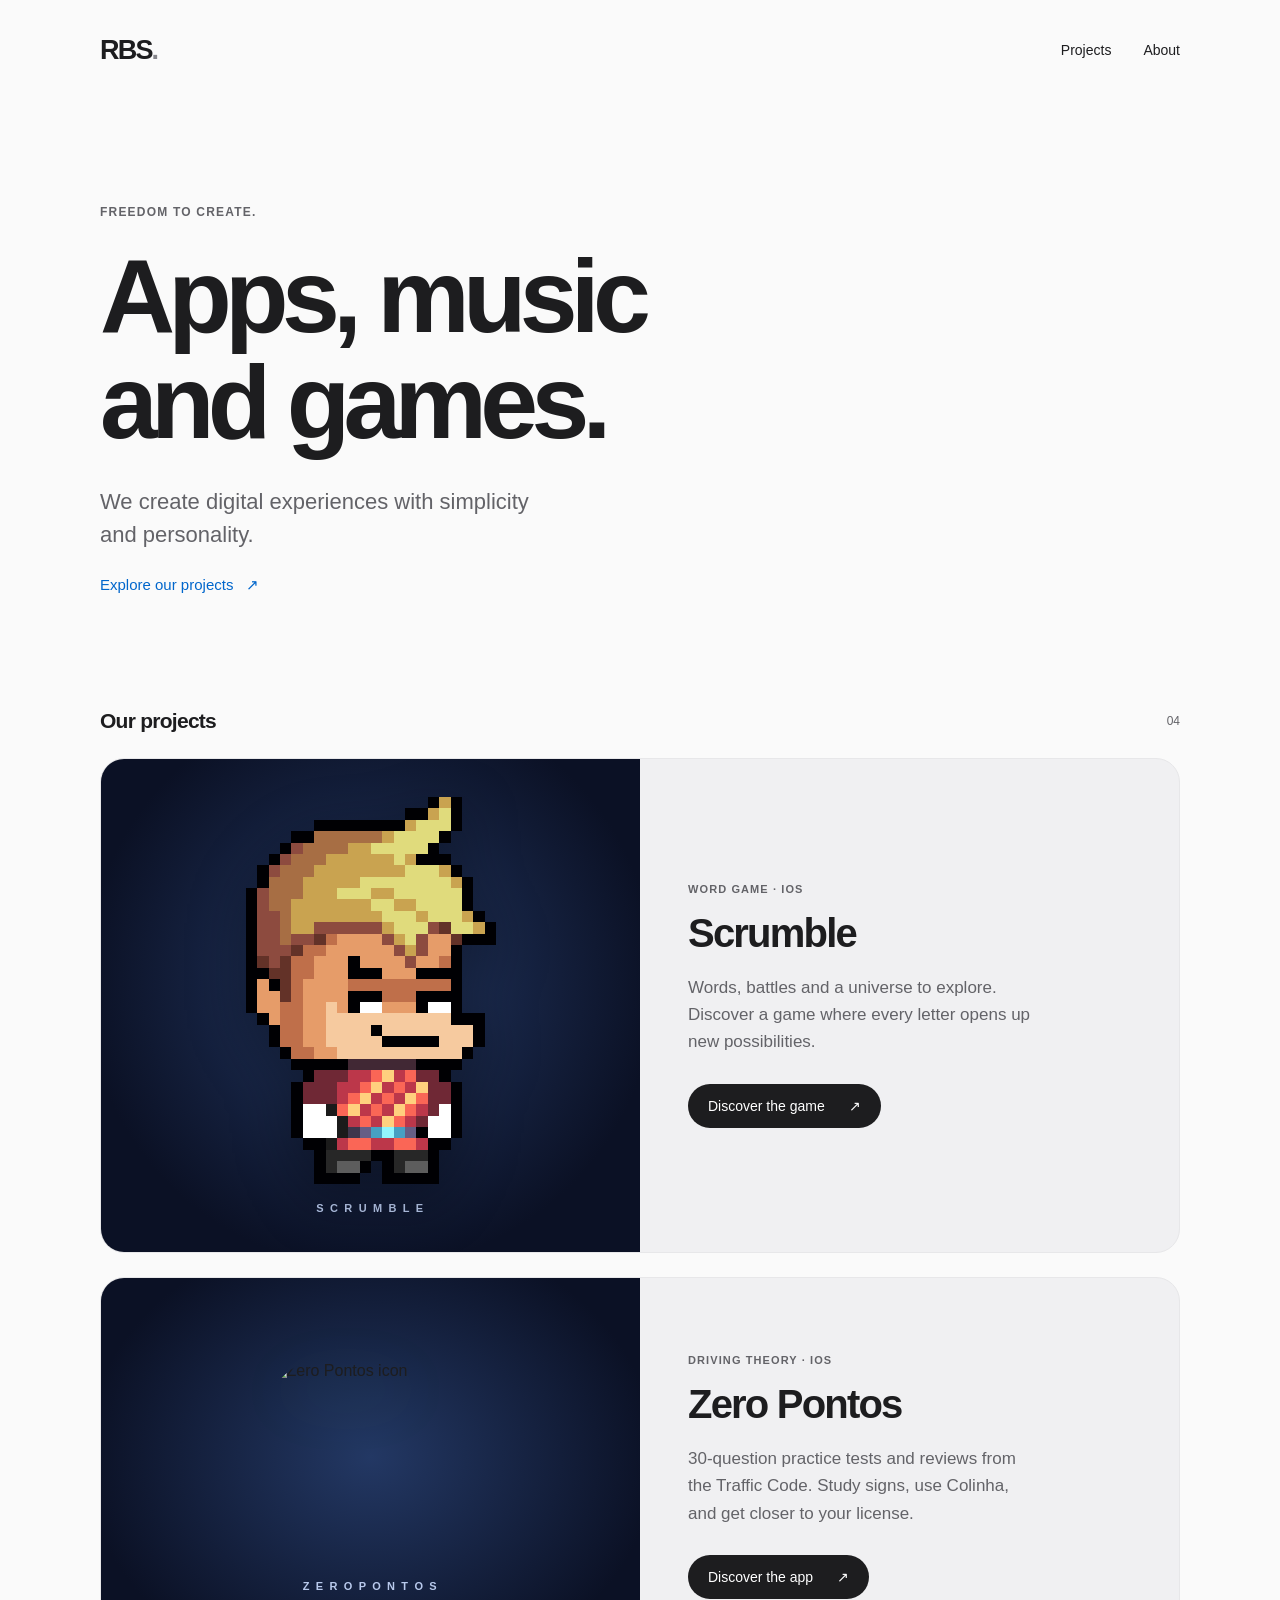
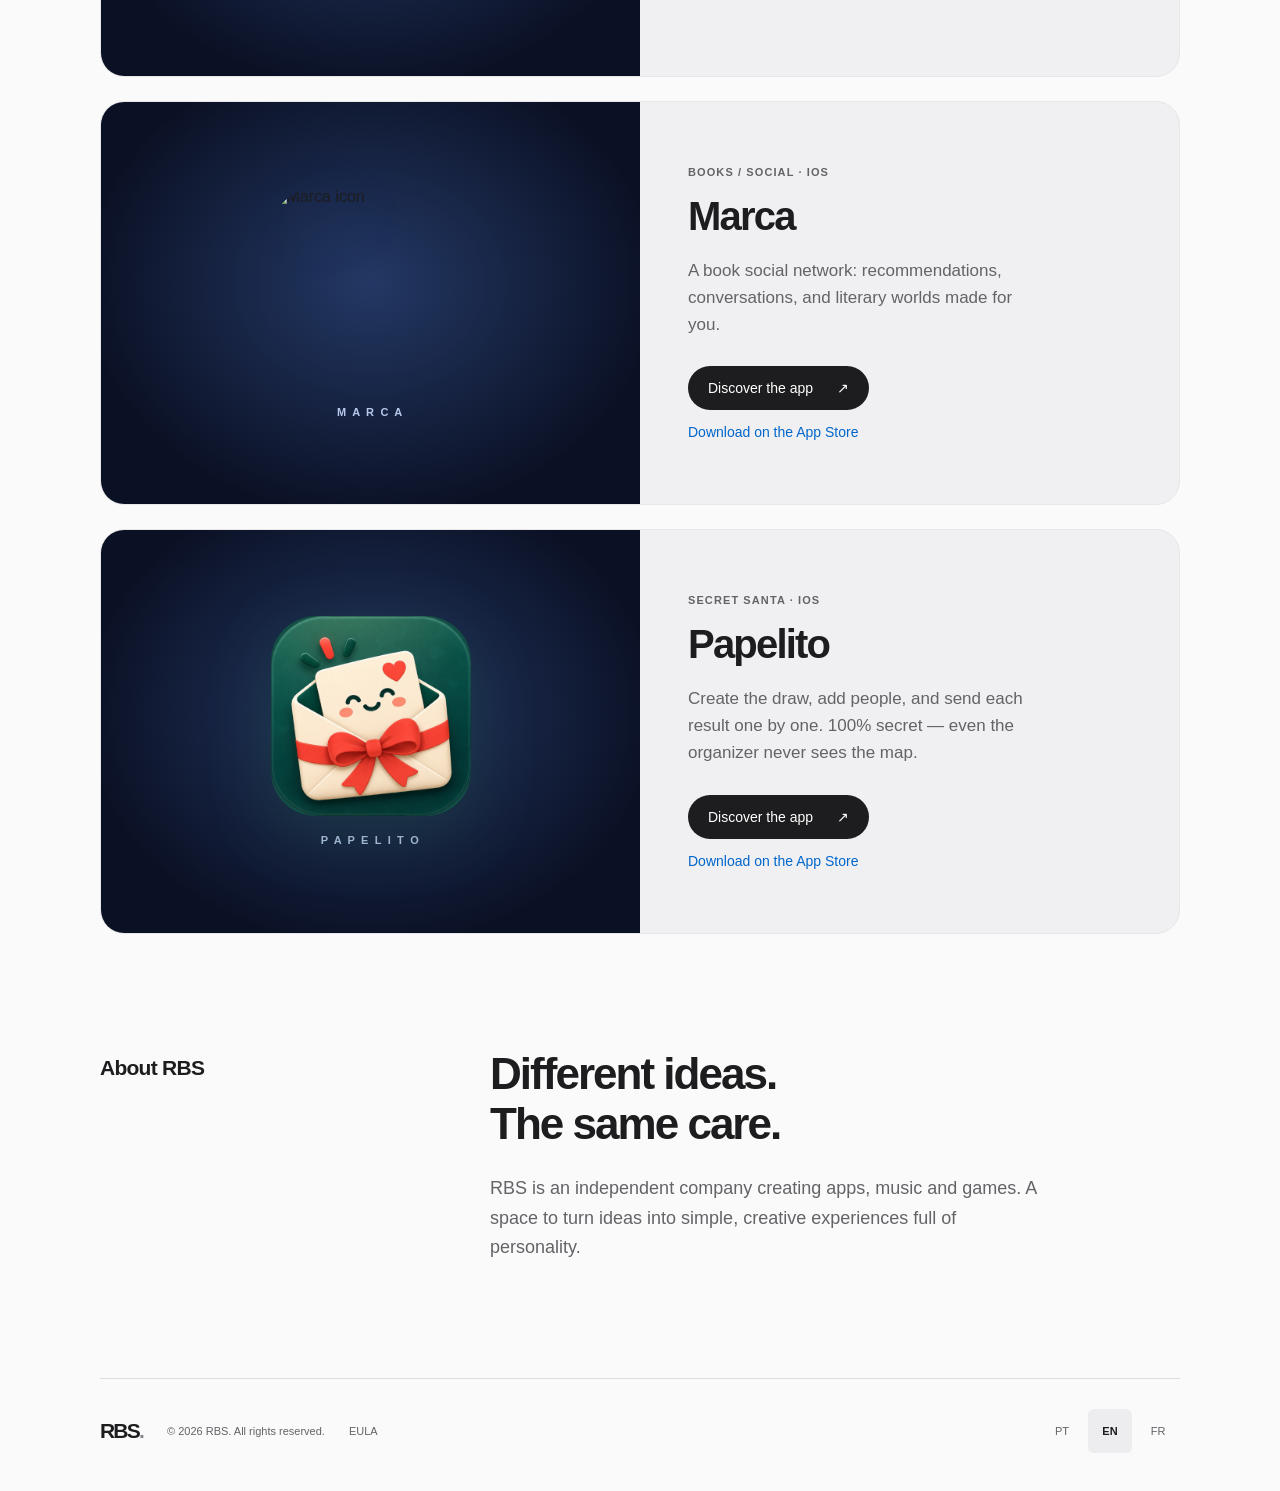
==== commit ae0f4759: "Merge 31190300da6801f4f2f03867e2238951c44ccebd into a1417c77b0f96101f42fe051aa0c877b72337285" ====
--- a/index.html
+++ b/index.html
@@ -56,7 +56,10 @@
           <p class="eyebrow" data-copy="categoryMarca">Livros / social · iOS</p>
           <h3>Marca</h3>
           <p data-copy="descriptionMarca">Uma rede social de livros: recomendações, conversas e universos literários feitos para você.</p>
-          <a class="button" href="marca.html"><span data-copy="discoverMarca">Conhecer o app</span><span aria-hidden="true">↗</span></a>
+          <div class="project-actions">
+            <a class="button" href="marca.html"><span data-copy="discoverMarca">Conhecer o app</span><span aria-hidden="true">↗</span></a>
+            <a class="text-link" href="https://apps.apple.com/us/app/marca/id6804828886" target="_blank" rel="noopener noreferrer"><span data-copy="storeKicker">Baixar na</span> App Store</a>
+          </div>
         </div>
       </article>
       <article class="project-card">
